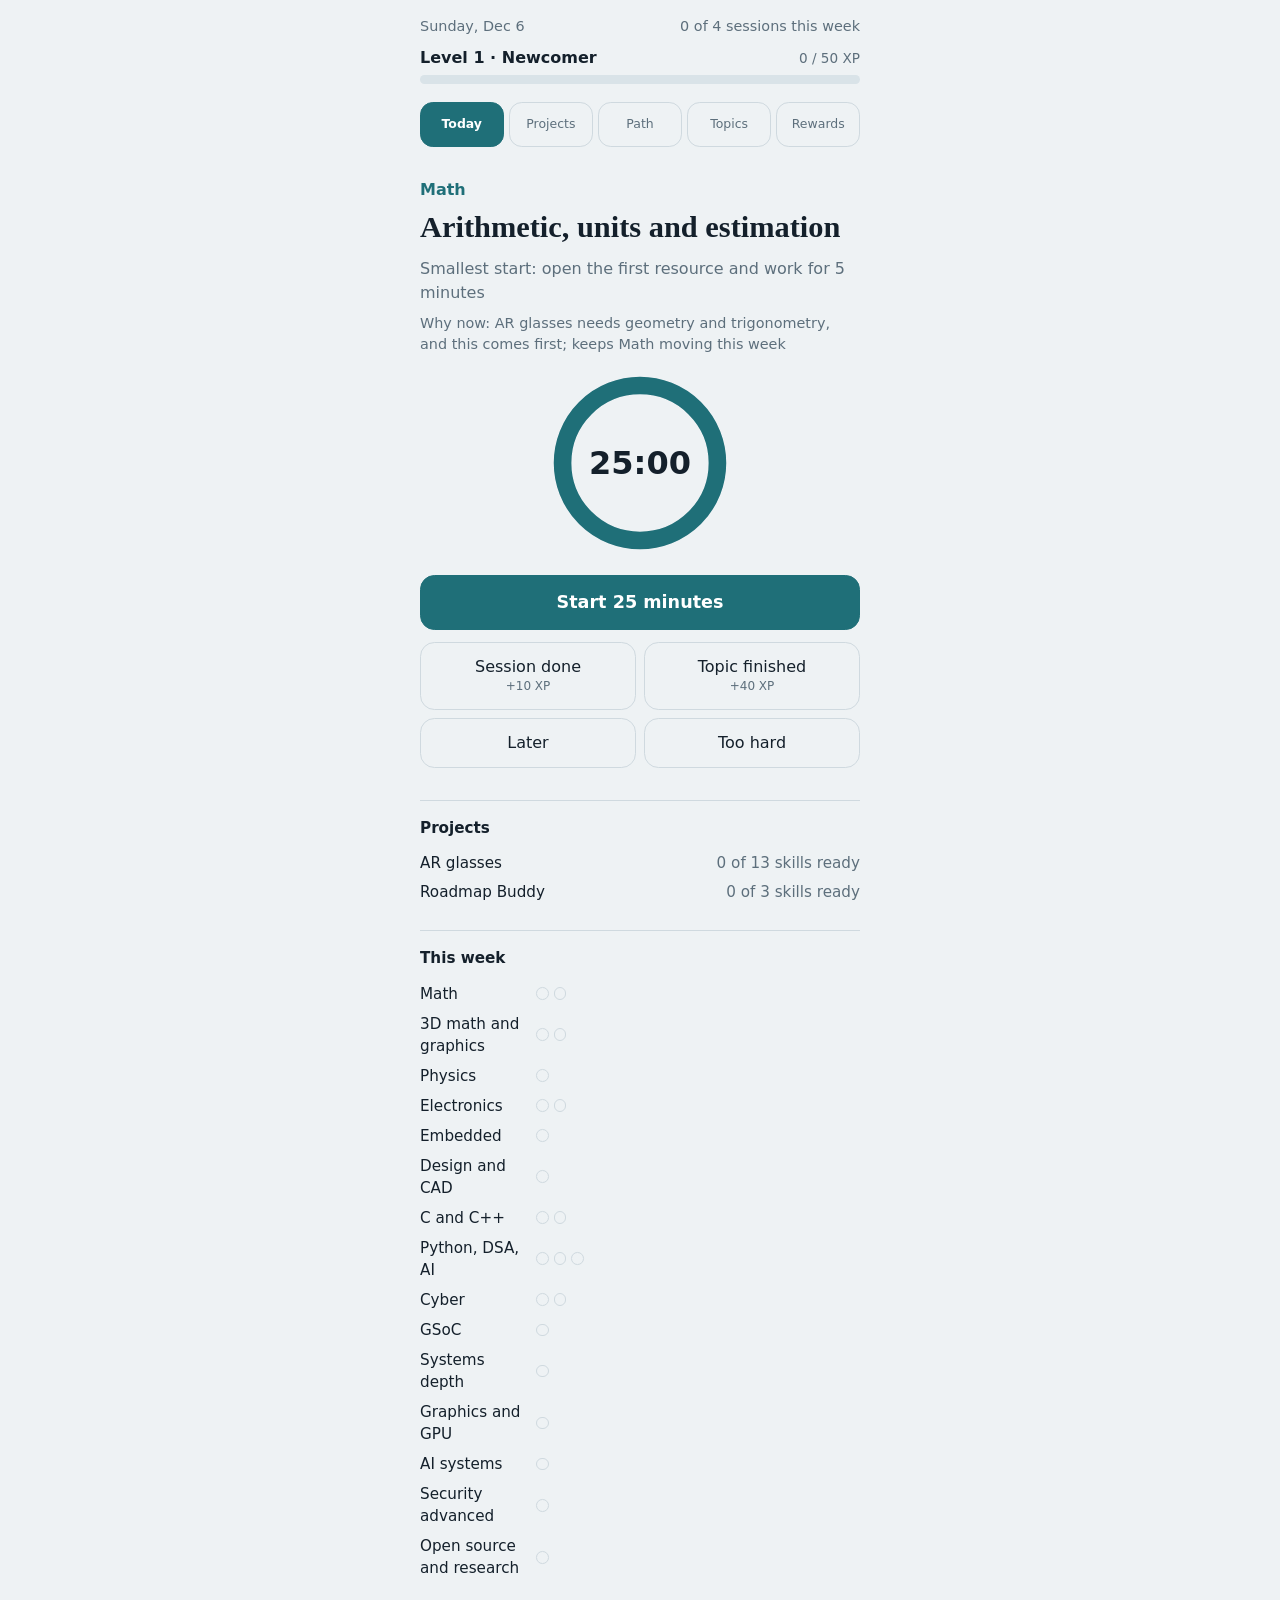
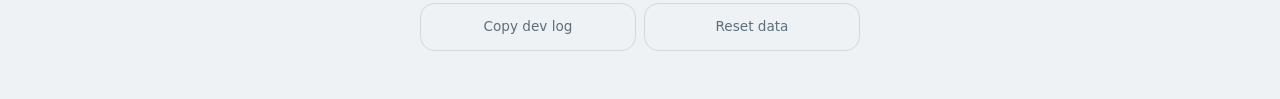
==== index.html @ e857c6bd "V2" ====
<!doctype html>
<html lang="en">
<head>
<meta charset="utf-8">
<meta name="viewport" content="width=device-width, initial-scale=1, viewport-fit=cover">
<meta name="theme-color" content="#101a22">
<link rel="manifest" href="manifest.json">
<link rel="icon" href="icon.svg">
<title>Roadmap Buddy</title>
<style>
:root{--bg:#eef2f4;--ink:#14202b;--mute:#5d6f7c;--line:#cfd9df;--accent:#1f6f78;--accent-ink:#fff;--track:#d9e3e8;--card:#f8fafb;color-scheme:light}
@media (prefers-color-scheme:dark){:root:not([data-theme="light"]){--bg:#101a22;--ink:#e6edf1;--mute:#8fa2b0;--line:#2a3b49;--accent:#7cc4cc;--accent-ink:#0b1318;--track:#223240;--card:#15212b;color-scheme:dark}}
*{box-sizing:border-box}
[hidden]{display:none!important}
html,body{height:100%;margin:0}
body{background:var(--bg);color:var(--ink);font:16px/1.45 system-ui,-apple-system,"Segoe UI",Roboto,sans-serif;padding:env(safe-area-inset-top,0) 0 env(safe-area-inset-bottom,0)}
main{max-width:30rem;margin:0 auto;padding:1rem 1.25rem 2rem;display:flex;flex-direction:column;min-height:100%}
.top{display:flex;justify-content:space-between;align-items:baseline;color:var(--mute);font-size:.9rem}
.muted{color:var(--mute)}
.bar{height:.55rem;border-radius:1rem;background:var(--track);overflow:hidden}
.bar i{display:block;height:100%;background:var(--accent);border-radius:1rem;transition:width .6s ease}
.hud{margin:.6rem 0 .2rem}
.hl{display:flex;justify-content:space-between;align-items:baseline;margin-bottom:.35rem}
.hl b{font-weight:650}
.hl span{color:var(--mute);font-size:.85rem;font-variant-numeric:tabular-nums}
.tabs{display:grid;grid-template-columns:repeat(5,1fr);gap:.35rem;margin:.9rem 0 .4rem}
.tabs button{min-height:2.75rem;font-size:.78rem;padding:.8rem .2rem;border-radius:.8rem;color:var(--mute)}
.tabs button[aria-selected="true"]{background:var(--accent);color:var(--accent-ink);border-color:var(--accent);font-weight:600}
#v-today{flex:1;display:flex;flex-direction:column}
.focus{flex:1;display:flex;flex-direction:column;justify-content:center;padding:1.5rem 0}
.track{color:var(--accent);font-weight:600;margin:0 0 .5rem}
h1{font:600 1.9rem/1.2 Georgia,"Iowan Old Style","Times New Roman",serif;margin:0 0 .75rem}
h2{font-size:.95rem;font-weight:600;margin:0 0 .6rem}
.hint{color:var(--mute);margin:0 0 1.5rem}
.ring{position:relative;width:11rem;height:11rem;margin:0 auto 1.5rem}
.ring svg{width:100%;height:100%;transform:rotate(-90deg)}
.ring circle{fill:none;stroke-width:10}
.ring .bg{stroke:var(--track)}
.ring .fg{stroke:var(--accent);stroke-linecap:round;transition:stroke-dashoffset 1s linear}
.ring .t{position:absolute;inset:0;display:grid;place-items:center;font:600 2rem system-ui,sans-serif;font-variant-numeric:tabular-nums}
button{font:inherit;color:var(--ink);background:transparent;border:1.5px solid var(--line);border-radius:.9rem;padding:.8rem 1rem;min-height:3rem;cursor:pointer}
button:focus-visible,summary:focus-visible{outline:3px solid var(--accent);outline-offset:2px}
button.main{background:var(--accent);color:var(--accent-ink);border-color:var(--accent);font-weight:600;width:100%;font-size:1.1rem;min-height:3.4rem}
button small{display:block;font-size:.75rem;color:var(--mute)}
.row{display:grid;grid-template-columns:1fr 1fr;gap:.5rem;margin-top:.75rem}
.why{color:var(--mute);font-size:.9rem;margin:-.9rem 0 1.25rem}
.proj,.week{border-top:1px solid var(--line);padding:1rem 0;margin-top:.5rem}
.p-row{display:flex;justify-content:space-between;gap:1rem;padding:.2rem 0;font-size:.95rem}
.p-row span:last-child{color:var(--mute)}
.t-row{display:flex;align-items:center;gap:.75rem;padding:.25rem 0}
.t-row .n{width:6.5rem;font-size:.95rem}
.dots{display:flex;gap:.3rem}
.dot{width:.8rem;height:.8rem;border-radius:50%;border:1.5px solid var(--line)}
.dot.on{background:var(--accent);border-color:var(--accent)}
.foot{display:flex;gap:.5rem;margin-top:1.25rem}
.foot button{flex:1;font-size:.85rem;min-height:2.5rem;color:var(--mute)}
.msg{color:var(--mute);text-align:center;padding:1rem}
/* roadmap */
.jour{background:var(--card);border:1px solid var(--line);border-radius:1rem;padding:1rem;margin:.4rem 0 .8rem}
.jour p{margin:.1rem 0 .6rem}
details.lad{border:1px solid var(--line);border-radius:1rem;margin:.5rem 0;background:var(--card)}
details.lad summary{list-style:none;cursor:pointer;padding:.8rem 1rem;display:grid;grid-template-columns:1fr auto;gap:.3rem .75rem;align-items:center;min-height:3rem}
details.lad summary::-webkit-details-marker{display:none}
details.lad summary .bar{grid-column:1/3}
.ln{font-weight:600}
.lc{color:var(--mute);font-size:.85rem;font-variant-numeric:tabular-nums}
.tp{display:grid;grid-template-columns:1.4rem 1fr;gap:.2rem .5rem;padding:.65rem 1rem;border-top:1px solid var(--line)}
.tp .ic{color:var(--mute);text-align:center}
.tp.done .ic,.tp.ready .ic{color:var(--accent);font-weight:700}
.tp.done .tt{color:var(--mute);text-decoration:line-through}
.tp.locked{opacity:.75}
.tt{font-size:.95rem}
.sub{font-size:.8rem;color:var(--mute)}
.acts{display:flex;gap:.4rem;margin-top:.4rem}
.mini{min-height:2.75rem;padding:.3rem .8rem;font-size:.85rem;border-radius:.7rem}
.mini.go{background:var(--accent);color:var(--accent-ink);border-color:var(--accent);font-weight:600}
/* rewards */
.card{background:var(--card);border:1px solid var(--line);border-radius:1rem;padding:1rem;margin:.5rem 0}
.big{font:600 2.2rem/1.1 Georgia,"Times New Roman",serif}
.stats{display:grid;grid-template-columns:repeat(3,1fr);gap:.5rem;text-align:center}
.stats b{display:block;font-size:1.4rem;font-variant-numeric:tabular-nums}
.stats span{font-size:.8rem;color:var(--mute)}
.badges{list-style:none;margin:0;padding:0;display:grid;grid-template-columns:1fr 1fr;gap:.5rem}
.badges li{border:1.5px solid var(--line);border-radius:.9rem;padding:.7rem .8rem;font-size:.9rem;background:var(--card)}
.badges li b{display:block;font-size:.92rem}
.badges li span{color:var(--mute);font-size:.78rem}
.badges li.on{border-color:var(--accent)}
.badges li.on b::before{content:"\2713  ";color:var(--accent)}
.badges li.off{opacity:.65}
#toast{position:fixed;left:50%;bottom:calc(1rem + env(safe-area-inset-bottom,0px));transform:translate(-50%,2rem);max-width:min(26rem,92vw);background:var(--ink);color:var(--bg);padding:.8rem 1.1rem;border-radius:.9rem;font-size:.92rem;opacity:0;pointer-events:none;transition:opacity .3s,transform .3s;text-align:center}
#toast.show{opacity:1;transform:translate(-50%,0)}
/* path */
:root{--c-sys:#2a6db5;--c-gfx:#a86a00;--c-sec:#b83a2c;--c-ai:#8a3fa8}
@media (prefers-color-scheme:dark){:root:not([data-theme="light"]){--c-sys:#86b8ea;--c-gfx:#e6b95f;--c-sec:#f2958a;--c-ai:#cfa3e6}}
.chip{display:inline-block;font-size:.72rem;font-weight:600;padding:.05rem .45rem;border-radius:.6rem;border:1px solid currentColor;margin-right:.4rem;vertical-align:1px}
.c-sys{color:var(--c-sys)}.c-gfx{color:var(--c-gfx)}.c-sec{color:var(--c-sec)}.c-ai{color:var(--c-ai)}
.tracks{display:grid;grid-template-columns:1fr 1fr;gap:.5rem;margin:.5rem 0}
.tk{border:1px solid var(--line);border-left-width:4px;border-radius:.9rem;padding:.65rem .75rem;background:var(--card);display:flex;flex-direction:column;gap:.25rem}
.tk b{font-size:.95rem}
.tk span{font-size:.78rem}
.t-sys{border-left-color:var(--c-sys)}.t-gfx{border-left-color:var(--c-gfx)}.t-sec{border-left-color:var(--c-sec)}.t-ai{border-left-color:var(--c-ai)}
.core{text-align:center;font-weight:600;border:1.5px dashed var(--accent);border-radius:.9rem;padding:.7rem;margin:.1rem 0 .9rem;font-size:.92rem}
.stb{margin:.1rem 1rem .6rem;font-size:.88rem}
.sec-h{font-size:.72rem;letter-spacing:.06em;text-transform:uppercase;color:var(--mute);padding:.6rem 1rem .2rem;border-top:1px solid var(--line)}
.tp.ms .ic{color:var(--mute)}
.tp.ms.done .ic{color:var(--accent);font-weight:700}
.cal .p-row{padding:.5rem 1rem;border-top:1px solid var(--line)}
.note{font-size:.82rem;margin:.5rem .2rem}
.card{border:1.5px solid var(--line);border-radius:1rem;padding:1rem;margin:.75rem 0}
.card h3{margin:0 0 .3rem;font-size:1.05rem}
.sub{color:var(--mute);font-size:.9rem;margin:.2rem 0}
.prow{display:flex;flex-wrap:wrap;gap:.5rem;margin-top:.75rem}
.prow button{flex:1;min-width:5.5rem;min-height:2.6rem;font-size:.9rem}
.pills{display:flex;flex-wrap:wrap;gap:.4rem;margin:.4rem 0}
.pill{min-height:2.2rem;padding:.3rem .7rem;font-size:.85rem;border-radius:999px}
.pill.on{background:var(--accent);color:var(--accent-ink);border-color:var(--accent)}
#v-projects label{display:block;margin:.6rem 0;font-size:.9rem;color:var(--mute)}
#v-projects input,#v-projects select,#v-projects textarea{display:block;width:100%;font:inherit;color:var(--ink);background:transparent;border:1.5px solid var(--line);border-radius:.7rem;padding:.6rem .7rem;margin-top:.25rem}
#v-projects button.main{margin-top:.75rem}
@media (prefers-reduced-motion:reduce){.ring .fg,.bar i,#toast{transition:none}}
</style>
</head>
<body>
<main>
  <div class="top"><span id="date"></span><span id="count"></span></div>
  <section class="hud" aria-label="Level and XP">
    <div class="hl"><b id="lv"></b><span id="xp"></span></div>
    <div class="bar"><i id="xpb" style="width:0"></i></div>
  </section>
  <nav class="tabs" role="tablist" aria-label="Views">
    <button role="tab" data-v="today" aria-selected="true">Today</button>
    <button role="tab" data-v="projects" aria-selected="false">Projects</button>
    <button role="tab" data-v="path" aria-selected="false">Path</button>
    <button role="tab" data-v="roadmap" aria-selected="false">Topics</button>
    <button role="tab" data-v="rewards" aria-selected="false">Rewards</button>
  </nav>

  <div id="v-today" role="tabpanel">
    <section class="focus" id="focus" aria-live="polite"></section>
    <section class="proj"><h2>Projects</h2><div id="proj"></div></section>
    <section class="week"><h2>This week</h2><div id="week"></div>
      <div class="foot"><button id="copy">Copy dev log</button><button id="reset">Reset data</button></div>
    </section>
  </div>
  <div id="v-projects" role="tabpanel" hidden></div>
  <div id="v-path" role="tabpanel" hidden></div>
  <div id="v-roadmap" role="tabpanel" hidden></div>
  <div id="v-rewards" role="tabpanel" hidden></div>
</main>
<div id="toast" role="status" aria-live="polite"></div>
<script>
const KEY='buddy.v2', DAY=864e5, FILES=['skills.json','projects.json','events.json'];
const GOAL=4;                                   // sessions per week that count as a goal week
const XP={session:10,tiny:5,topic:40};
const TITLES=['Newcomer','Apprentice','Builder','Maker','Engineer','Architect','Master'];
let D=null, P=null, S=load(), cur=null, timer=null, idx={}, msIdx={}, view='today', openL=new Set(), openS=null, toastT=null;

function blank(){return{done:{},later:{},last:{},log:[],pin:null,badges:{},lvl:1,ms:{},projects:[],focus:null}}
function load(){try{return Object.assign(blank(),JSON.parse(localStorage.getItem(KEY)||'{}'))}catch(e){return blank()}}
function save(){try{localStorage.setItem(KEY,JSON.stringify(S))}catch(e){}}
const $=id=>document.getElementById(id);
function el(t,c,x){const e=document.createElement(t);if(c)e.className=c;if(x!=null)e.textContent=x;return e}
function bar(f){const b=el('div','bar'),i=el('i');i.style.width=Math.round(Math.max(0,Math.min(1,f))*100)+'%';b.append(i);return b}
const isDone=id=>!!S.done[id];
const ready=n=>(n.needs||[]).every(isDone);
function build(){idx={};for(const l of D.ladders)for(const n of l.nodes){n.lad=l;idx[n.id]=n}
  msIdx={};if(P)for(const m of P.milestones)msIdx[m.id]=m}

/* ---------- weeks ---------- */
function wkStart(ts){const d=new Date(ts);d.setHours(0,0,0,0);d.setDate(d.getDate()-(d.getDay()+6)%7);return d.getTime()}
const weekStart=()=>wkStart(Date.now());
function prevWeek(w){const d=new Date(w);d.setDate(d.getDate()-7);return d.getTime()}
function weekCount(lid){const w=weekStart();return S.log.filter(l=>l.lad===lid&&l.ts>=w).length}
function closure(id,seen=new Set()){if(seen.has(id)||!idx[id])return seen;seen.add(id);(idx[id].needs||[]).forEach(p=>closure(p,seen));return seen}
function firstOpen(lad){return lad.nodes.find(n=>!isDone(n.id)&&ready(n)&&!(S.later[n.id]>Date.now()))}

/* ---------- gamification (all derived from the log, nothing extra to lose) ---------- */
function stats(){
  let xp=0,tiny=0,topics=0;const lads=new Set(),weeks={};
  for(const l of S.log){
    xp+=l.k==='topic'?XP.topic:l.k==='tiny'?XP.tiny:XP.session;
    if(l.k==='topic')topics++;
    if(l.k==='tiny')tiny++;
    lads.add(l.lad);
    const w=wkStart(l.ts);weeks[w]=(weeks[w]||0)+1;
  }
  let msDone=0;for(const id in S.ms){if(msIdx[id]){xp+=msIdx[id].xp;msDone++}}   // milestone XP is derived too
  const lvl=Math.floor(Math.sqrt(xp/50))+1, base=50*(lvl-1)**2, next=50*lvl**2;
  let w=weekStart(),streak=0;
  if((weeks[w]||0)>=GOAL)streak=1;           // this week counts once reached; missing it so far breaks nothing
  w=prevWeek(w);
  while((weeks[w]||0)>=GOAL){streak++;w=prevWeek(w)}
  return{xp,lvl,base,next,frac:(xp-base)/(next-base),sess:S.log.length,tiny,topics,msDone,ladsUsed:lads.size,
    goalWeeks:Object.values(weeks).filter(v=>v>=GOAL).length,streak,thisWeek:weeks[weekStart()]||0};
}
const title=l=>TITLES[Math.min(l-1,TITLES.length-1)];
function allBadges(){
  const B=[
    {id:'first',n:'First step',d:'Log your first session',f:s=>s.sess>=1},
    {id:'tiny',n:'Small start counts',d:'Finish a 5-minute tiny step',f:s=>s.tiny>=1},
    {id:'s10',n:'Ten sessions',d:'Log 10 sessions',f:s=>s.sess>=10},
    {id:'s50',n:'Fifty sessions',d:'Log 50 sessions',f:s=>s.sess>=50},
    {id:'t1',n:'Topic cleared',d:'Finish a topic',f:s=>s.topics>=1},
    {id:'t10',n:'Ten topics',d:'Finish 10 topics',f:s=>s.topics>=10},
    {id:'t25',n:'Twenty-five topics',d:'Finish 25 topics',f:s=>s.topics>=25},
    {id:'wk1',n:'Goal week',d:'Log '+GOAL+' sessions in one week',f:s=>s.goalWeeks>=1},
    {id:'wk4',n:'Four in a row',d:'Hit the weekly goal 4 weeks running',f:s=>s.streak>=4},
    {id:'explore',n:'Explorer',d:'Log sessions in 5 different ladders',f:s=>s.ladsUsed>=5}
  ];
  for(const l of D.ladders)B.push({id:'mast-'+l.id,n:l.name+' mastered',d:'Finish every topic in '+l.name,f:()=>l.nodes.every(n=>isDone(n.id))});
  if(P){
    B.push({id:'ms1',n:'First milestone',d:'Claim a milestone on the Path',f:s=>s.msDone>=1});
    B.push({id:'ms10',n:'Ten milestones',d:'Claim 10 milestones',f:s=>s.msDone>=10});
    B.push({id:'conv',n:'Converger',d:'Finish a quest in all four tracks',f:()=>P.tracks.every(t=>P.stages.some(s=>s.topics.some(x=>x.tr===t.id&&isDone(x.id))))});
    for(const s of P.stages)B.push({id:'stage-'+s.id,n:s.name+' cleared',d:'Finish every quest in '+s.name,f:()=>s.topics.every(t=>isDone(t.id))});
    for(const m of P.milestones)if(m.boss){const sg=P.stages.find(x=>x.id===m.stage);B.push({id:'boss-'+m.id,n:'Boss beaten: '+(sg?sg.name:m.stage),d:m.t.replace(/^Boss: /,''),f:()=>!!S.ms[m.id]})}
  }
  return B;
}
// Awards new badges and level-ups. silent=true on first load so old progress does not pop toasts.
function check(silent){
  const st=stats(),msgs=[];let changed=false;
  const fresh=allBadges().filter(b=>b.f(st)&&!S.badges[b.id]);
  for(const b of fresh){S.badges[b.id]=Date.now();changed=true}
  if(st.lvl>S.lvl){if(!silent)msgs.push('Level up! Level '+st.lvl+', '+title(st.lvl));S.lvl=st.lvl;changed=true}
  if(!silent&&fresh.length)msgs.push('Badge: '+fresh.map(b=>b.n).join(', '));
  if(changed)save();
  if(msgs.length)toast(msgs.join('  ·  '));
}
function toast(m){const t=$('toast');t.textContent=m;t.classList.add('show');clearTimeout(toastT);toastT=setTimeout(()=>t.classList.remove('show'),4000)}

/* ---------- planner ---------- */
// Sums three pressures per task: project need, event deadline, ladder floor (nothing starves).
function pick(){
  const now=Date.now(), sc={}, why={};
  if(S.pin&&idx[S.pin]&&!isDone(S.pin)&&ready(idx[S.pin])){const n=idx[S.pin];return{n,lad:n.lad,why:'You chose this from the roadmap'}}
  const add=(id,s,w)=>{sc[id]=(sc[id]||0)+s;(why[id]=why[id]||[]).push([s,w])};
  const fp=focusP();
  for(const p of D.projects){
    if(p.status==='paused')continue;
    const f=fp?(fp.id===p.id?1:.25):1, best={};
    p.needs.forEach((nid,i)=>{
      if(isDone(nid))return;
      const base=p.priority*p.priority*Math.max(10-i,2);
      for(const c of closure(nid)){
        if(isDone(c)||!ready(idx[c]))continue;
        const s=c===nid?base:base*.9;
        if(!best[c]||best[c].s<s)best[c]={s,w:c===nid?p.name+' needs this':p.name+' needs '+short(idx[nid]).toLowerCase()+', and this comes first'};
      }
    });
    for(const c in best)add(c,best[c].s*f,best[c].w);
  }
  for(const p of S.projects){   // tasks of projects made in the app
    if(p.status==='paused')continue;
    const f=fp?(fp.id===p.id?1:.25):1, t=ptNodes(p).find(n=>!isDone(n.id)&&!(S.later[n.id]>now));
    if(!t)continue;
    const dl=daysTo(p.deadline);
    add(t.id,p.priority*p.priority*12*f+(dl!=null?Math.max(0,20-dl)*.5*f:0),p.name+(fp&&fp.id===p.id?' is your focus project':' is one of your projects')+(dl!=null?(dl>=0?', due in '+dl+' days':', past its date'):''));
  }
  for(const e of D.events){
    if(!e.date)continue;
    const days=Math.max((new Date(e.date)-now)/DAY,3);
    if(days>180)continue;
    const u=e.weight*300/days;
    for(const t of e.prep){
      const ids=idx[t]?[t]:[(D.ladders.find(l=>l.id===t)||{nodes:[]}).nodes.find(n=>!isDone(n.id)&&ready(n))?.id].filter(Boolean);
      for(const nid of ids)for(const c of closure(nid))if(!isDone(c)&&ready(idx[c]))add(c,u,e.name+' in '+Math.round(days)+' days');
    }
  }
  for(const l of D.ladders){
    const n=firstOpen(l);if(!n)continue;
    const gap=Math.max(0,(l.floor-weekCount(l.id))/l.floor);
    const idle=Math.min((now-(S.last[l.id]||0))/DAY,7);
    add(n.id,gap*6+idle*.4,'keeps '+l.name+' moving this week');
  }
  let best=null;
  for(const id in sc){
    if(S.later[id]>now)continue;
    if(!best||sc[id]>best.s)best={id,s:sc[id]};
  }
  if(!best)return null;
  const n=idx[best.id]||PT[best.id], reasons=why[best.id].sort((a,b)=>b[0]-a[0]).slice(0,2).map(r=>r[1]);
  return {n,lad:n.lad,why:reasons.join('; ')};
}

/* ---------- rendering ---------- */
function renderHud(){
  const st=stats();
  $('date').textContent=new Date().toLocaleDateString(undefined,{weekday:'long',day:'numeric',month:'short'});
  $('count').textContent=st.thisWeek+' of '+GOAL+' sessions this week';
  $('lv').textContent='Level '+st.lvl+' · '+title(st.lvl);
  $('xp').textContent=(st.xp-st.base)+' / '+(st.next-st.base)+' XP';
  $('xpb').style.width=Math.round(st.frac*100)+'%';
}
function render(){
  const f=$('focus');f.textContent='';
  cur=pick();
  if(!cur){f.innerHTML='<p class="msg">Nothing is ready. Everything is done or snoozed. Add skills in skills.json.</p>'}
  else{
    const {n,lad}=cur, mins=n.min||25;
    f.innerHTML=`<p class="track"></p><h1></h1><p class="hint"></p><p class="why"></p>
    <div class="ring"><svg viewBox="0 0 100 100"><circle class="bg" cx="50" cy="50" r="44"/><circle class="fg" id="fg" cx="50" cy="50" r="44" stroke-dasharray="276.46" stroke-dashoffset="0"/></svg><div class="t" id="clock"></div></div>
    <button class="main" id="go">Start ${mins} minutes</button>
    <div class="row"><button id="ok">Session done<small>+${XP.session} XP</small></button><button id="fin">Topic finished<small>+${XP.topic} XP</small></button><button id="later">Later</button><button id="hard">Too hard</button></div>`;
    f.querySelector('.track').textContent=lad.name+(n.pt?' · project task':lad.sample?' (sample tasks)':'');
    f.querySelector('h1').textContent=n.t;
    f.querySelector('.hint').textContent='Smallest start: '+(n.tiny||'open the first resource and work for 5 minutes');
    f.querySelector('.why').textContent='Why now: '+cur.why;
    setClock(mins*60,mins*60);
    if(n.pt)$('fin').firstChild.textContent='Task finished';
    $('go').onclick=()=>startTimer(mins*60);
    $('ok').onclick=()=>finish('session');
    $('fin').onclick=()=>finish('topic');
    $('later').onclick=()=>{S.later[n.id]=Date.now()+DAY;if(S.pin===n.id)S.pin=null;save();stop();render()};
    $('hard').onclick=()=>{stop();$('go').textContent='Start 5 minutes';$('go').onclick=()=>startTimer(300);setClock(300,300);
      $('ok').textContent='Tiny step done · +'+XP.tiny+' XP';$('ok').onclick=()=>finish('tiny');$('fin').style.display='none'};
  }
  const pj=$('proj');pj.textContent='';
  for(const p of allProjects()){
    const own=!p.file,d=own?(p.tasks||[]).filter(t=>isDone('pt:'+p.id+':'+t.id)).length:p.needs.filter(isDone).length,tot=own?(p.tasks||[]).length:p.needs.length,r=el('div','p-row');
    r.append(el('span',null,p.name+(S.focus===p.id?' ★':'')+(p.status==='paused'?' (paused)':'')),el('span',null,d+' of '+tot+(own?' tasks done':' skills ready')));
    pj.appendChild(r);
  }
  const wk=$('week');wk.textContent='';
  for(const l of D.ladders){
    const c=weekCount(l.id),r=el('div','t-row');
    r.append(el('span','n',l.name));
    const d=el('span','dots');
    for(let i=0;i<l.floor;i++)d.appendChild(el('span','dot'+(i<c?' on':'')));
    r.append(d);wk.appendChild(r);
  }
}
function short(n){const a=n.t.split(':')[0];if(!/^(Stage|Phase) \d+/.test(a))return a;const b=(n.t.split(':')[1]||a).trim();return b.length>42?b.slice(0,40)+'…':b}
function trChip(id){const t=P&&P.tracks.find(x=>x.id===id);return el('span','chip c-'+id,t?t.name:id)}
function topicRow(n,o){
  o=o||{};
  const st=isDone(n.id)?'done':ready(n)?'ready':'locked';
  const r=el('div','tp '+st);
  r.append(el('span','ic',st==='done'?'✓':st==='ready'?'●':'○'));
  const b=el('div','tb');
  b.append(el('div','tt',n.t));
  const unmet=(n.needs||[]).filter(x=>!isDone(x)).map(x=>idx[x]?short(idx[x]):x);
  const sub=el('div','sub');
  if(o.tr)sub.append(trChip(o.tr));
  sub.append(document.createTextNode(st==='locked'?'Needs: '+unmet.join(', '):(n.min||25)+' min'+(st==='done'?' · done':'')));
  b.append(sub);
  if(o.res)b.append(el('div','sub','Study: '+o.res));
  if(st==='ready'){
    const a=el('div','acts');
    const go=el('button','mini go','Do now');go.onclick=()=>{S.pin=n.id;save();setView('today');render()};
    const dn=el('button','mini','Mark done');dn.setAttribute('aria-label','Mark '+n.t+' as already done');
    dn.onclick=()=>{S.done[n.id]=Date.now();if(S.pin===n.id)S.pin=null;save();check(true);renderAll()};
    a.append(go,dn);b.append(a);
  }else if(st==='done'){
    const a=el('div','acts'),u=el('button','mini','Undo');u.setAttribute('aria-label','Mark '+n.t+' as not done');
    u.onclick=()=>{delete S.done[n.id];save();renderAll()};a.append(u);b.append(a);
  }
  r.append(b);return r;
}
function renderRoadmap(){
  const root=$('v-roadmap');root.textContent='';
  const all=D.ladders.flatMap(l=>l.nodes), d=all.filter(n=>isDone(n.id)).length;
  const j=el('div','jour');
  j.append(el('h2',null,'The whole journey'),
    el('p','muted',d+' of '+all.length+' topics done · '+Math.round(100*d/all.length)+'%  ·  '+D.ladders.length+' ladders, no deadlines, just order'),
    bar(d/all.length));
  root.append(j);
  for(const l of D.ladders){
    const nd=l.nodes.filter(n=>isDone(n.id)).length;
    const det=el('details','lad');det.open=openL.has(l.id);
    det.addEventListener('toggle',()=>{det.open?openL.add(l.id):openL.delete(l.id)});
    const sm=el('summary');sm.append(el('span','ln',l.name),el('span','lc',nd+' / '+l.nodes.length),bar(nd/l.nodes.length));
    det.append(sm);
    for(const n of l.nodes)det.append(topicRow(n));
    root.append(det);
  }
}
/* ---------- path: the whole six-stage picture, no years ---------- */
function stageStats(s){
  const q=s.topics.length,qd=s.topics.filter(t=>isDone(t.id)).length;
  const ms=P.milestones.filter(m=>m.stage===s.id),md=ms.filter(m=>S.ms[m.id]).length;
  return{q,qd,ms,md,all:(qd+md)/Math.max(1,q+ms.length),need:Math.ceil(P.bossUnlock*q-1e-9)-qd};
}
function msRow(m,x){
  const on=!!S.ms[m.id],locked=!!m.boss&&!on&&x.need>0;
  const r=el('div','tp ms '+(on?'done':locked?'locked':'ready'));
  r.append(el('span','ic',on?'★':locked?'○':'☆'));
  const b=el('div','tb');
  b.append(el('div','tt',m.t));
  b.append(el('div','sub',(m.boss?'Boss':'Milestone')+' · '+m.xp+' XP'+(m.note?' · '+m.note:'')+(locked?' · unlocks after '+x.need+' more quest'+(x.need===1?'':'s')+' in this phase':'')));
  if(!locked){
    const a=el('div','acts'),bt=el('button','mini'+(on?'':' go'),on?'Undo':'Claim +'+m.xp+' XP');
    bt.setAttribute('aria-label',(on?'Unclaim: ':'Claim: ')+m.t);
    bt.onclick=()=>on?unclaim(m):claim(m);
    a.append(bt);b.append(a);
  }
  r.append(b);return r;
}
function claim(m){
  S.ms[m.id]=Date.now();save();
  const before=Object.keys(S.badges).length,lv0=S.lvl;
  check(false);
  if(Object.keys(S.badges).length===before&&S.lvl===lv0)toast('+'+m.xp+' XP · '+(m.boss?'Boss beaten':'Milestone claimed'));
  renderAll();
}
function unclaim(m){delete S.ms[m.id];save();renderAll()}
function renderPath(){
  const root=$('v-path');root.textContent='';
  if(!P){root.append(el('p','msg','Path data is missing. Check that path.json is in the repo.'));return}
  const ss=P.stages.map(s=>({s,x:stageStats(s)}));
  const q=ss.reduce((a,o)=>a+o.x.q,0),qd=ss.reduce((a,o)=>a+o.x.qd,0),m=P.milestones.length,md=ss.reduce((a,o)=>a+o.x.md,0);
  const h=el('div','jour');
  h.append(el('h2',null,P.title),el('p','muted',P.blurb),
    el('p','muted',qd+' of '+q+' quests · '+md+' of '+m+' milestones · '+Math.round(100*(qd+md)/(q+m))+'%'),bar((qd+md)/(q+m)));
  root.append(h);
  const tg=el('div','tracks');
  for(const t of P.tracks){
    const tops=P.stages.flatMap(s=>s.topics).filter(x=>x.tr===t.id),d=tops.filter(x=>isDone(x.id)).length;
    const c=el('div','tk t-'+t.id);
    c.append(el('b',null,t.name),el('span','muted',t.desc),el('span','lc',d+' / '+tops.length+' quests'),bar(tops.length?d/tops.length:0));
    tg.append(c);
  }
  root.append(tg,el('div','core','All four tracks feed one core: '+P.core));
  if(openS===null){
    const c=ss.find(o=>o.x.qd<o.x.q||o.x.md<o.x.ms.length)||ss[ss.length-1];
    openS=new Set([c.s.id]);
  }
  ss.forEach(({s,x},i)=>{
    const det=el('details','lad');det.open=openS.has(s.id);
    det.addEventListener('toggle',()=>{det.open?openS.add(s.id):openS.delete(s.id)});
    const sm=el('summary');
    sm.append(el('span','ln','Phase '+(i+1)+' · '+s.name),el('span','lc',x.qd+'/'+x.q+' quests · '+x.md+'/'+x.ms.length+' milestones'),bar(x.all));
    det.append(sm,el('p','muted stb',s.blurb),el('div','sec-h','Quests'));
    for(const t of s.topics){const n=idx[t.id];if(n)det.append(topicRow(n,t))}
    det.append(el('div','sec-h','Milestones'));
    for(const mm of x.ms)det.append(msRow(mm,x));
    root.append(det);
  });
  if(P.calendar&&P.calendar.length){
    const d=el('details','lad cal'),sm=el('summary');
    sm.append(el('span','ln','Season calendar'),el('span','lc','check each event site'));
    d.append(sm);
    for(const c of P.calendar){const r=el('div','p-row');r.append(el('span',null,c.m),el('span',null,c.t));d.append(r)}
    root.append(d);
  }
  root.append(el('p','muted note','A locked quest shows what it needs. The Topics tab lists every prerequisite. Bosses unlock at '+Math.round(P.bossUnlock*100)+'% of a phase.'));
}
function renderRewards(){
  const root=$('v-rewards');root.textContent='';
  const st=stats();
  const lv=el('div','card');
  lv.append(el('p','muted','Level'),el('div','big',String(st.lvl)),el('p',null,title(st.lvl)),bar(st.frac),
    el('p','muted',(st.next-st.xp)+' XP to level '+(st.lvl+1)+'. Session '+XP.session+' XP, tiny step '+XP.tiny+' XP, finished topic '+XP.topic+' XP.'));
  root.append(lv);
  const wk=el('div','card');
  wk.append(el('h2',null,'Weekly goal: '+GOAL+' sessions'));
  const dots=el('div','dots');for(let i=0;i<GOAL;i++)dots.append(el('span','dot'+(i<st.thisWeek?' on':'')));
  wk.append(dots,el('p','muted',st.streak?st.streak+' goal week'+(st.streak>1?'s':'')+' in a row. A slow week pauses the count; it never erases your XP or badges.':'Reach '+GOAL+' sessions this week to start a run. Missing a day costs nothing.'));
  root.append(wk);
  const sg=el('div','card stats');
  for(const [v,l] of [[st.xp,'XP'],[st.sess,'sessions'],[st.topics,'topics finished']]){const c=el('div');c.append(el('b',null,String(v)),el('span',null,l));sg.append(c)}
  root.append(sg);
  const bh=el('h2',null,'Badges');bh.style.margin='1rem 0 .5rem';root.append(bh);
  const ul=el('ul','badges');
  for(const b of allBadges()){
    const on=!!S.badges[b.id],li=el('li',on?'on':'off');
    li.append(el('b',null,b.n),el('span',null,b.d));ul.append(li);
  }
  root.append(ul);
}
/* ---------- projects made in the app (P1) ---------- */
const PT={}, TPL={
 web:['Define the scope and who it is for','Sketch the screens on paper','Build the first working version','Test it with one real person','Publish it and write a short post'],
 hardware:['Write the requirements and a parts list','Sketch the circuit or the design','Build a breadboard or CAD prototype','Test it and record measurements','Document it with photos and a README'],
 game:['Write the one-page idea','Build a playable core loop','Add one level or challenge','Playtest with a friend','Publish a build and a post'],
 security:['Pick the target or the event','Set up the lab and tools','Work through the main challenges','Write up what you learned','Publish the write-up'],
 research:['Write the question in one sentence','Read three key sources and take notes','Run the experiment or analysis','Write the first draft','Share it and ask for feedback'],
 other:['Write what done looks like','Break it into three steps','Do the first step','Review and adjust','Finish and show it']};
let pf=null;
function allProjects(){return D.projects.map(p=>Object.assign({status:'active'},p,{file:true})).concat(S.projects)}
function focusP(){return allProjects().find(p=>p.id===S.focus&&p.status!=='paused')||null}
function daysTo(d){if(!d)return null;const t=new Date();t.setHours(0,0,0,0);return Math.round((new Date(d+'T00:00:00')-t)/DAY)}
function ptNodes(p){return(p.tasks||[]).map(t=>{const id='pt:'+p.id+':'+t.id,n=PT[id]=PT[id]||{};return Object.assign(n,{id,t:t.t,min:t.min||25,needs:[],pt:p.id,tiny:'Open the project and work on this for 5 minutes',lad:{id:'proj',name:p.name,floor:0,nodes:[]}})})}
function openForm(p){pf=p?{id:p.id,name:p.name,goal:p.goal||'',done:p.done||'',deadline:p.deadline||'',priority:p.priority,type:p.type||'web',needs:(p.needs||[]).slice(),tasks:(p.tasks||[]).map(t=>t.t).join('\n')}:{id:null,name:'',goal:'',done:'',deadline:'',priority:2,type:'web',needs:[],tasks:''};renderProjects();window.scrollTo(0,0)}
function saveForm(){
  const f=pf;if(!f.name.trim()){toast('Give the project a name first');return}
  let p=S.projects.find(x=>x.id===f.id);
  if(!p){p={id:'u'+Date.now().toString(36),status:'active',tasks:[]};S.projects.push(p);if(!focusP())S.focus=p.id}
  const old=p.tasks||[],lines=f.tasks.split('\n').map(s=>s.trim()).filter(Boolean);
  Object.assign(p,{name:f.name.trim(),goal:f.goal.trim(),done:f.done.trim(),deadline:f.deadline||'',priority:+f.priority,type:f.type,needs:f.needs.slice()});
  p.tasks=lines.map((t,i)=>old.find(x=>x.t===t)||{id:'t'+Date.now().toString(36)+i,t});
  pf=null;save();renderAll();
}
function skillPicker(){
  const box=el('div'),sel=el('div','pills'),res=el('div','pills'),q=el('input');q.type='search';q.placeholder='Search topics, e.g. quaternion, I2C, pointers';
  const draw=()=>{
    sel.textContent='';res.textContent='';
    for(const id of pf.needs){const n=idx[id];if(!n)continue;const b=el('button','pill on',short(n)+' ×');b.type='button';b.onclick=()=>{pf.needs=pf.needs.filter(x=>x!==id);draw()};sel.append(b)}
    const s=q.value.trim().toLowerCase();if(s.length<2)return;let k=0;
    for(const l of D.ladders)for(const n of l.nodes){if(k>=8)break;if(pf.needs.includes(n.id)||!n.t.toLowerCase().includes(s))continue;const b=el('button','pill',short(n)+' · '+l.name);b.type='button';b.onclick=()=>{pf.needs.push(n.id);q.value='';draw()};res.append(b);k++}
  };
  q.oninput=draw;box.append(sel,q,res);draw();return box;
}
function projectForm(){
  const f=pf,w=el('div','card');
  const inp=(label,key,type,ph)=>{const l=el('label',null,label),i=el(type==='area'?'textarea':'input');if(type!=='area')i.type=type||'text';else i.rows=6;i.value=f[key];if(ph)i.placeholder=ph;i.oninput=()=>{f[key]=i.value};l.append(i);w.append(l);return i};
  w.append(el('h3',null,f.id?'Edit project':'New project'));
  inp('Name','name','text','e.g. AR glasses');inp('One-line goal','goal','text');inp('Done looks like (the proof)','done','text','e.g. a repo with a demo video');inp('Deadline (optional)','deadline','date');
  const pl=el('label',null,'Priority'),ps=el('select');for(const [v,t] of [[3,'3 · highest'],[2,'2 · normal'],[1,'1 · low']]){const o=el('option',null,t);o.value=v;ps.append(o)}ps.value=f.priority;ps.onchange=()=>{f.priority=+ps.value};pl.append(ps);w.append(pl);
  const tl=el('label',null,'Type'),ts=el('select');for(const k of Object.keys(TPL)){const o=el('option',null,k);o.value=k;ts.append(o)}ts.value=f.type;ts.onchange=()=>{f.type=ts.value};tl.append(ts);w.append(tl);
  const ta=inp('Tasks (one per line)','tasks','area');
  const gb=el('button',null,'Fill tasks from the type');gb.type='button';gb.onclick=()=>{f.tasks=TPL[f.type].join('\n');ta.value=f.tasks};w.append(gb);
  w.append(el('p','sub','Skills this project needs (optional). The planner pulls in whatever must come first.'),skillPicker());
  const row=el('div','prow'),sv=el('button','main','Save'),cn=el('button',null,'Cancel');sv.onclick=saveForm;cn.onclick=()=>{pf=null;renderProjects()};row.append(sv,cn);w.append(row);
  return w;
}
function exportP(){
  const j=JSON.stringify({buddy:'projects',v:1,focus:S.focus,projects:S.projects,done:Object.fromEntries(Object.entries(S.done).filter(([k])=>k.startsWith('pt:')))},null,1);
  try{navigator.clipboard.writeText(j)}catch(e){}
  const a=document.createElement('a');a.href=URL.createObjectURL(new Blob([j],{type:'application/json'}));a.download='buddy-projects.json';document.body.append(a);a.click();a.remove();toast('Exported to buddy-projects.json');
}
function importP(txt){
  try{const j=JSON.parse(txt);if(!Array.isArray(j.projects))throw 0;
    for(const p of j.projects){if(!p.id||!p.name)continue;const i=S.projects.findIndex(x=>x.id===p.id);if(i<0)S.projects.push(p);else S.projects[i]=p}
    Object.assign(S.done,j.done||{});if(j.focus&&!focusP())S.focus=j.focus;save();renderAll();toast('Imported '+j.projects.length+' projects');
  }catch(e){toast('That file is not a Buddy projects export')}
}
function renderProjects(){
  const v=$('v-projects');v.textContent='';
  const fp=focusP();
  v.append(el('p','hint',fp?'Focus: '+fp.name+'. Today follows it first; other projects wait.':'No focus project yet. Add one, or tap Focus on a project.'));
  if(pf){v.append(projectForm());return}
  for(const p of allProjects()){
    const own=!p.file,tasks=p.tasks||[],tot=own?tasks.length:p.needs.length,d=own?tasks.filter(t=>isDone('pt:'+p.id+':'+t.id)).length:p.needs.filter(isDone).length,dl=daysTo(p.deadline),card=el('div','card');
    card.append(el('h3',null,p.name+(S.focus===p.id?' ★':'')+(p.status==='paused'?' (paused)':'')));
    if(p.goal)card.append(el('p','sub',p.goal));
    if(p.done)card.append(el('p','sub','Done looks like: '+p.done));
    card.append(el('p','sub','Priority '+p.priority+(p.type?' · '+p.type:'')+(dl!=null?' · '+(dl>=0?'due in '+dl+' days':'past its date ('+p.deadline+')'):'')+' · '+d+' of '+tot+(own?' tasks':' skills')+' done'),bar(tot?d/tot:0));
    const row=el('div','prow'),fb=el('button',null,S.focus===p.id?'Unfocus':'Focus');fb.onclick=()=>{S.focus=S.focus===p.id?null:p.id;save();renderAll()};row.append(fb);
    if(own){
      const eb=el('button',null,'Edit'),pb=el('button',null,p.status==='paused'?'Resume':'Pause'),xb=el('button',null,'Delete');
      eb.onclick=()=>openForm(p);pb.onclick=()=>{p.status=p.status==='paused'?'active':'paused';save();renderAll()};
      xb.onclick=()=>{if(confirm('Delete '+p.name+'?')){S.projects=S.projects.filter(x=>x!==p);if(S.focus===p.id)S.focus=null;save();renderAll()}};
      row.append(eb,pb,xb);
    }
    card.append(row);v.append(card);
  }
  const add=el('button','main','Add a project');add.onclick=()=>openForm(null);v.append(add);
  const io=el('div','prow'),ex=el('button',null,'Export projects'),im=el('button',null,'Import projects'),fi=el('input');
  fi.type='file';fi.accept='application/json,.json';fi.hidden=true;ex.onclick=exportP;im.onclick=()=>fi.click();fi.onchange=()=>{const f=fi.files[0];if(f)f.text().then(importP)};
  io.append(ex,im,fi);v.append(io);
}

function renderAll(){renderHud();render();renderProjects();renderPath();renderRoadmap();renderRewards()}
function setView(v){
  view=v;
  for(const b of document.querySelectorAll('.tabs button'))b.setAttribute('aria-selected',String(b.dataset.v===v));
  for(const id of ['today','projects','path','roadmap','rewards'])$('v-'+id).hidden=id!==v;
  window.scrollTo(0,0);
}
function setClock(left,total){
  const m=Math.floor(left/60),s=left%60,c=$('clock');if(c)c.textContent=m+':'+String(s).padStart(2,'0');
  const fg=$('fg');if(fg)fg.style.strokeDashoffset=String(276.46*(1-left/total));
}
function startTimer(total){
  stop();let left=total;
  $('go').textContent='Stop timer';$('go').onclick=()=>{stop();render()};
  timer=setInterval(()=>{left--;setClock(left,total);
    if(left<=0){stop();try{navigator.vibrate&&navigator.vibrate([200,100,200])}catch(e){}
      $('go').textContent='Time is up. Log it below.';$('go').onclick=null}},1000);
}
function stop(){if(timer){clearInterval(timer);timer=null}}
function finish(kind){
  const {n,lad}=cur,ts=Date.now();
  S.log.push({id:n.id,lad:lad.id,title:n.t,ts,k:kind});
  S.last[lad.id]=ts;
  if(kind==='topic'){S.done[n.id]=ts;if(S.pin===n.id)S.pin=null}
  save();stop();
  const gain=kind==='topic'?XP.topic:kind==='tiny'?XP.tiny:XP.session;
  const before=Object.keys(S.badges).length,lv0=S.lvl;
  check(false);
  if(Object.keys(S.badges).length===before&&S.lvl===lv0)toast('+'+gain+' XP');
  renderAll();
}
for(const b of document.querySelectorAll('.tabs button'))b.onclick=()=>setView(b.dataset.v);
$('copy').onclick=async()=>{
  const lines=S.log.map(l=>'- '+new Date(l.ts).toISOString().slice(0,10)+' | '+l.lad+' | '+l.title+(l.k==='topic'?' (finished)':l.k==='tiny'?' (tiny step)':'')).join('\n');
  try{await navigator.clipboard.writeText(lines||'Nothing logged yet.');$('copy').textContent='Copied';setTimeout(()=>$('copy').textContent='Copy dev log',1500)}catch(e){prompt('Copy this:',lines)}
};
$('reset').onclick=()=>{if(confirm('Erase all progress on this device?')){S=blank();save();check(true);renderAll()}};
Promise.all(FILES.map(f=>fetch(f,{cache:'no-cache'}).then(r=>{if(!r.ok)throw new Error(f);return r.json()}))).then(([a,b,c])=>{
  D={ladders:a.ladders,projects:b.projects,events:c.events};
  return fetch('path.json',{cache:'no-cache'}).then(r=>r.ok?r.json():null).catch(()=>null).then(pj=>{P=pj;build();check(true);renderAll()});
}).catch(()=>{$('focus').innerHTML='<p class="msg">Could not load the plan files. Open this page from GitHub Pages or a local server, not as a file.</p>'});
if('serviceWorker' in navigator)navigator.serviceWorker.register('sw.js').catch(()=>{});
</script>
</body>
</html>
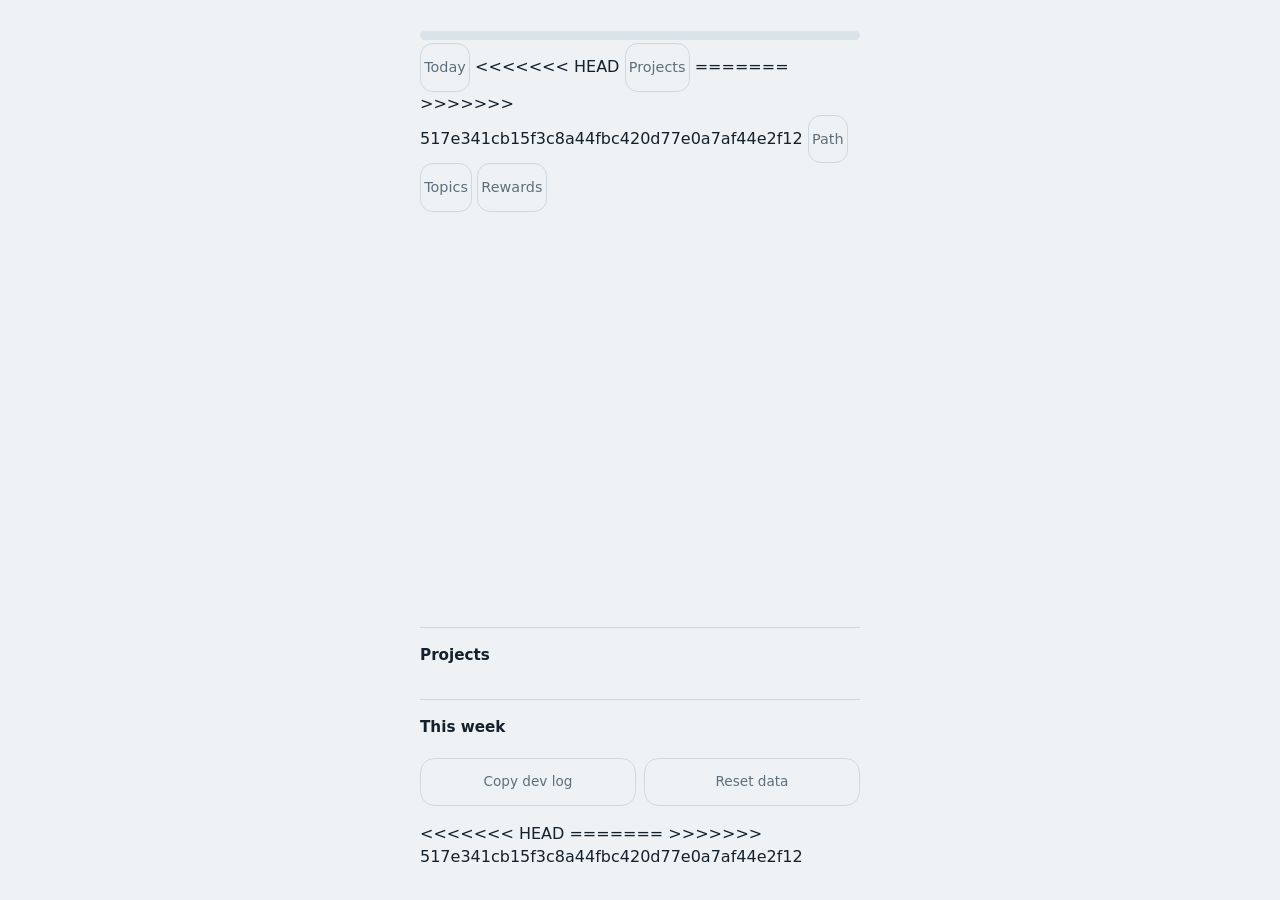
==== commit 420bb8e1: "Merge branch 'main' of https://github.com/codedevono/roadmap-buddy" ====
--- a/index.html
+++ b/index.html
@@ -23,8 +23,13 @@
 .hl{display:flex;justify-content:space-between;align-items:baseline;margin-bottom:.35rem}
 .hl b{font-weight:650}
 .hl span{color:var(--mute);font-size:.85rem;font-variant-numeric:tabular-nums}
+<<<<<<< HEAD
 .tabs{display:grid;grid-template-columns:repeat(5,1fr);gap:.35rem;margin:.9rem 0 .4rem}
 .tabs button{min-height:2.75rem;font-size:.78rem;padding:.8rem .2rem;border-radius:.8rem;color:var(--mute)}
+=======
+.tabs{display:grid;grid-template-columns:repeat(4,1fr);gap:.35rem;margin:.9rem 0 .4rem}
+.tabs button{min-height:2.75rem;font-size:.9rem;padding:.8rem .2rem;border-radius:.8rem;color:var(--mute)}
+>>>>>>> 517e341cb15f3c8a44fbc420d77e0a7af44e2f12
 .tabs button[aria-selected="true"]{background:var(--accent);color:var(--accent-ink);border-color:var(--accent);font-weight:600}
 #v-today{flex:1;display:flex;flex-direction:column}
 .focus{flex:1;display:flex;flex-direction:column;justify-content:center;padding:1.5rem 0}
@@ -106,6 +111,7 @@
 .tp.ms.done .ic{color:var(--accent);font-weight:700}
 .cal .p-row{padding:.5rem 1rem;border-top:1px solid var(--line)}
 .note{font-size:.82rem;margin:.5rem .2rem}
+<<<<<<< HEAD
 .card{border:1.5px solid var(--line);border-radius:1rem;padding:1rem;margin:.75rem 0}
 .card h3{margin:0 0 .3rem;font-size:1.05rem}
 .sub{color:var(--mute);font-size:.9rem;margin:.2rem 0}
@@ -117,6 +123,8 @@
 #v-projects label{display:block;margin:.6rem 0;font-size:.9rem;color:var(--mute)}
 #v-projects input,#v-projects select,#v-projects textarea{display:block;width:100%;font:inherit;color:var(--ink);background:transparent;border:1.5px solid var(--line);border-radius:.7rem;padding:.6rem .7rem;margin-top:.25rem}
 #v-projects button.main{margin-top:.75rem}
+=======
+>>>>>>> 517e341cb15f3c8a44fbc420d77e0a7af44e2f12
 @media (prefers-reduced-motion:reduce){.ring .fg,.bar i,#toast{transition:none}}
 </style>
 </head>
@@ -129,7 +137,10 @@
   </section>
   <nav class="tabs" role="tablist" aria-label="Views">
     <button role="tab" data-v="today" aria-selected="true">Today</button>
+<<<<<<< HEAD
     <button role="tab" data-v="projects" aria-selected="false">Projects</button>
+=======
+>>>>>>> 517e341cb15f3c8a44fbc420d77e0a7af44e2f12
     <button role="tab" data-v="path" aria-selected="false">Path</button>
     <button role="tab" data-v="roadmap" aria-selected="false">Topics</button>
     <button role="tab" data-v="rewards" aria-selected="false">Rewards</button>
@@ -142,7 +153,10 @@
       <div class="foot"><button id="copy">Copy dev log</button><button id="reset">Reset data</button></div>
     </section>
   </div>
+<<<<<<< HEAD
   <div id="v-projects" role="tabpanel" hidden></div>
+=======
+>>>>>>> 517e341cb15f3c8a44fbc420d77e0a7af44e2f12
   <div id="v-path" role="tabpanel" hidden></div>
   <div id="v-roadmap" role="tabpanel" hidden></div>
   <div id="v-rewards" role="tabpanel" hidden></div>
@@ -155,7 +169,11 @@
 const TITLES=['Newcomer','Apprentice','Builder','Maker','Engineer','Architect','Master'];
 let D=null, P=null, S=load(), cur=null, timer=null, idx={}, msIdx={}, view='today', openL=new Set(), openS=null, toastT=null;
 
+<<<<<<< HEAD
 function blank(){return{done:{},later:{},last:{},log:[],pin:null,badges:{},lvl:1,ms:{},projects:[],focus:null}}
+=======
+function blank(){return{done:{},later:{},last:{},log:[],pin:null,badges:{},lvl:1,ms:{}}}
+>>>>>>> 517e341cb15f3c8a44fbc420d77e0a7af44e2f12
 function load(){try{return Object.assign(blank(),JSON.parse(localStorage.getItem(KEY)||'{}'))}catch(e){return blank()}}
 function save(){try{localStorage.setItem(KEY,JSON.stringify(S))}catch(e){}}
 const $=id=>document.getElementById(id);
@@ -468,6 +486,7 @@
   }
   root.append(ul);
 }
+<<<<<<< HEAD
 /* ---------- projects made in the app (P1) ---------- */
 const PT={}, TPL={
  web:['Define the scope and who it is for','Sketch the screens on paper','Build the first working version','Test it with one real person','Publish it and write a short post'],
@@ -556,6 +575,13 @@
   view=v;
   for(const b of document.querySelectorAll('.tabs button'))b.setAttribute('aria-selected',String(b.dataset.v===v));
   for(const id of ['today','projects','path','roadmap','rewards'])$('v-'+id).hidden=id!==v;
+=======
+function renderAll(){renderHud();render();renderPath();renderRoadmap();renderRewards()}
+function setView(v){
+  view=v;
+  for(const b of document.querySelectorAll('.tabs button'))b.setAttribute('aria-selected',String(b.dataset.v===v));
+  for(const id of ['today','path','roadmap','rewards'])$('v-'+id).hidden=id!==v;
+>>>>>>> 517e341cb15f3c8a44fbc420d77e0a7af44e2f12
   window.scrollTo(0,0);
 }
 function setClock(left,total){
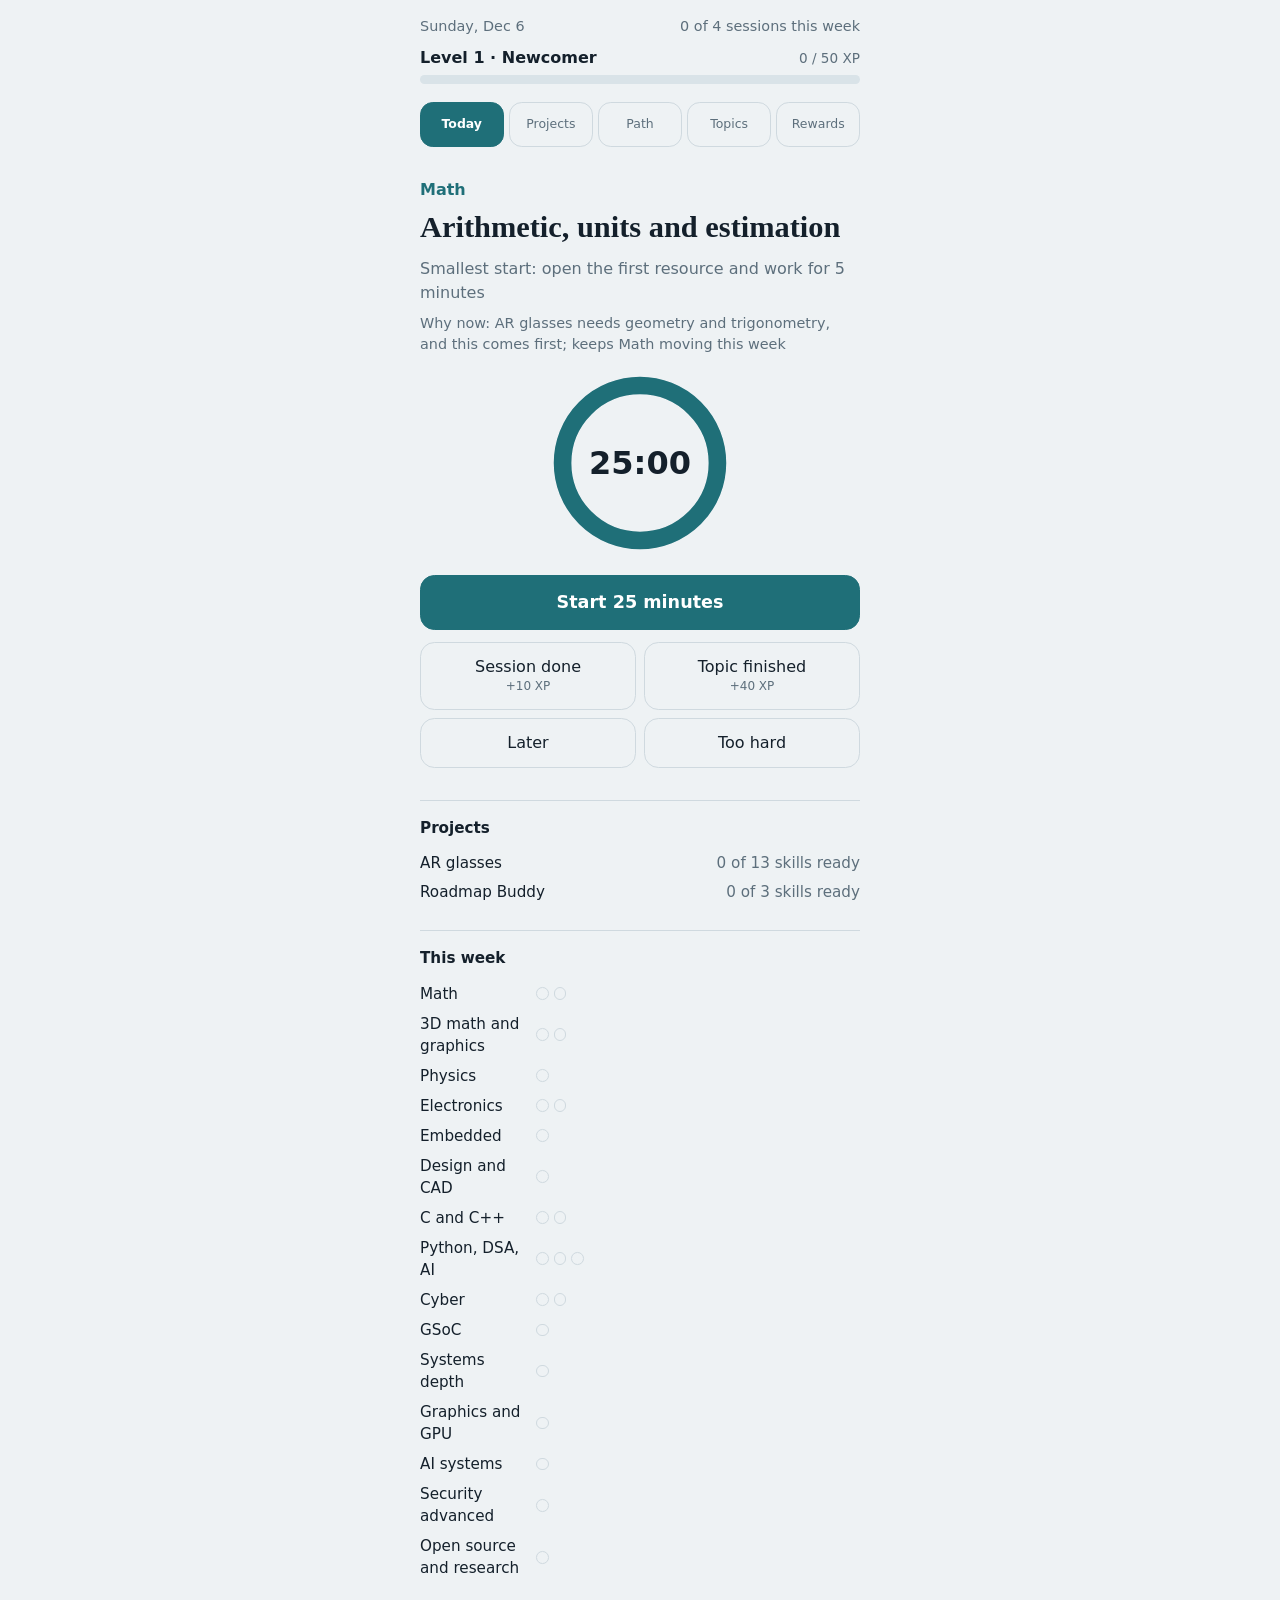
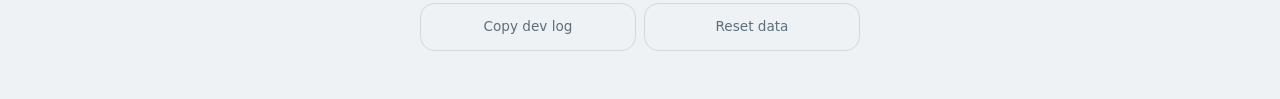
==== commit 81bbe5b4: "v2.01" ====
--- a/index.html
+++ b/index.html
@@ -23,13 +23,8 @@
 .hl{display:flex;justify-content:space-between;align-items:baseline;margin-bottom:.35rem}
 .hl b{font-weight:650}
 .hl span{color:var(--mute);font-size:.85rem;font-variant-numeric:tabular-nums}
-<<<<<<< HEAD
 .tabs{display:grid;grid-template-columns:repeat(5,1fr);gap:.35rem;margin:.9rem 0 .4rem}
 .tabs button{min-height:2.75rem;font-size:.78rem;padding:.8rem .2rem;border-radius:.8rem;color:var(--mute)}
-=======
-.tabs{display:grid;grid-template-columns:repeat(4,1fr);gap:.35rem;margin:.9rem 0 .4rem}
-.tabs button{min-height:2.75rem;font-size:.9rem;padding:.8rem .2rem;border-radius:.8rem;color:var(--mute)}
->>>>>>> 517e341cb15f3c8a44fbc420d77e0a7af44e2f12
 .tabs button[aria-selected="true"]{background:var(--accent);color:var(--accent-ink);border-color:var(--accent);font-weight:600}
 #v-today{flex:1;display:flex;flex-direction:column}
 .focus{flex:1;display:flex;flex-direction:column;justify-content:center;padding:1.5rem 0}
@@ -111,7 +106,6 @@
 .tp.ms.done .ic{color:var(--accent);font-weight:700}
 .cal .p-row{padding:.5rem 1rem;border-top:1px solid var(--line)}
 .note{font-size:.82rem;margin:.5rem .2rem}
-<<<<<<< HEAD
 .card{border:1.5px solid var(--line);border-radius:1rem;padding:1rem;margin:.75rem 0}
 .card h3{margin:0 0 .3rem;font-size:1.05rem}
 .sub{color:var(--mute);font-size:.9rem;margin:.2rem 0}
@@ -123,8 +117,6 @@
 #v-projects label{display:block;margin:.6rem 0;font-size:.9rem;color:var(--mute)}
 #v-projects input,#v-projects select,#v-projects textarea{display:block;width:100%;font:inherit;color:var(--ink);background:transparent;border:1.5px solid var(--line);border-radius:.7rem;padding:.6rem .7rem;margin-top:.25rem}
 #v-projects button.main{margin-top:.75rem}
-=======
->>>>>>> 517e341cb15f3c8a44fbc420d77e0a7af44e2f12
 @media (prefers-reduced-motion:reduce){.ring .fg,.bar i,#toast{transition:none}}
 </style>
 </head>
@@ -137,10 +129,7 @@
   </section>
   <nav class="tabs" role="tablist" aria-label="Views">
     <button role="tab" data-v="today" aria-selected="true">Today</button>
-<<<<<<< HEAD
     <button role="tab" data-v="projects" aria-selected="false">Projects</button>
-=======
->>>>>>> 517e341cb15f3c8a44fbc420d77e0a7af44e2f12
     <button role="tab" data-v="path" aria-selected="false">Path</button>
     <button role="tab" data-v="roadmap" aria-selected="false">Topics</button>
     <button role="tab" data-v="rewards" aria-selected="false">Rewards</button>
@@ -153,10 +142,7 @@
       <div class="foot"><button id="copy">Copy dev log</button><button id="reset">Reset data</button></div>
     </section>
   </div>
-<<<<<<< HEAD
   <div id="v-projects" role="tabpanel" hidden></div>
-=======
->>>>>>> 517e341cb15f3c8a44fbc420d77e0a7af44e2f12
   <div id="v-path" role="tabpanel" hidden></div>
   <div id="v-roadmap" role="tabpanel" hidden></div>
   <div id="v-rewards" role="tabpanel" hidden></div>
@@ -169,11 +155,7 @@
 const TITLES=['Newcomer','Apprentice','Builder','Maker','Engineer','Architect','Master'];
 let D=null, P=null, S=load(), cur=null, timer=null, idx={}, msIdx={}, view='today', openL=new Set(), openS=null, toastT=null;
 
-<<<<<<< HEAD
 function blank(){return{done:{},later:{},last:{},log:[],pin:null,badges:{},lvl:1,ms:{},projects:[],focus:null}}
-=======
-function blank(){return{done:{},later:{},last:{},log:[],pin:null,badges:{},lvl:1,ms:{}}}
->>>>>>> 517e341cb15f3c8a44fbc420d77e0a7af44e2f12
 function load(){try{return Object.assign(blank(),JSON.parse(localStorage.getItem(KEY)||'{}'))}catch(e){return blank()}}
 function save(){try{localStorage.setItem(KEY,JSON.stringify(S))}catch(e){}}
 const $=id=>document.getElementById(id);
@@ -486,7 +468,6 @@
   }
   root.append(ul);
 }
-<<<<<<< HEAD
 /* ---------- projects made in the app (P1) ---------- */
 const PT={}, TPL={
  web:['Define the scope and who it is for','Sketch the screens on paper','Build the first working version','Test it with one real person','Publish it and write a short post'],
@@ -575,13 +556,6 @@
   view=v;
   for(const b of document.querySelectorAll('.tabs button'))b.setAttribute('aria-selected',String(b.dataset.v===v));
   for(const id of ['today','projects','path','roadmap','rewards'])$('v-'+id).hidden=id!==v;
-=======
-function renderAll(){renderHud();render();renderPath();renderRoadmap();renderRewards()}
-function setView(v){
-  view=v;
-  for(const b of document.querySelectorAll('.tabs button'))b.setAttribute('aria-selected',String(b.dataset.v===v));
-  for(const id of ['today','path','roadmap','rewards'])$('v-'+id).hidden=id!==v;
->>>>>>> 517e341cb15f3c8a44fbc420d77e0a7af44e2f12
   window.scrollTo(0,0);
 }
 function setClock(left,total){
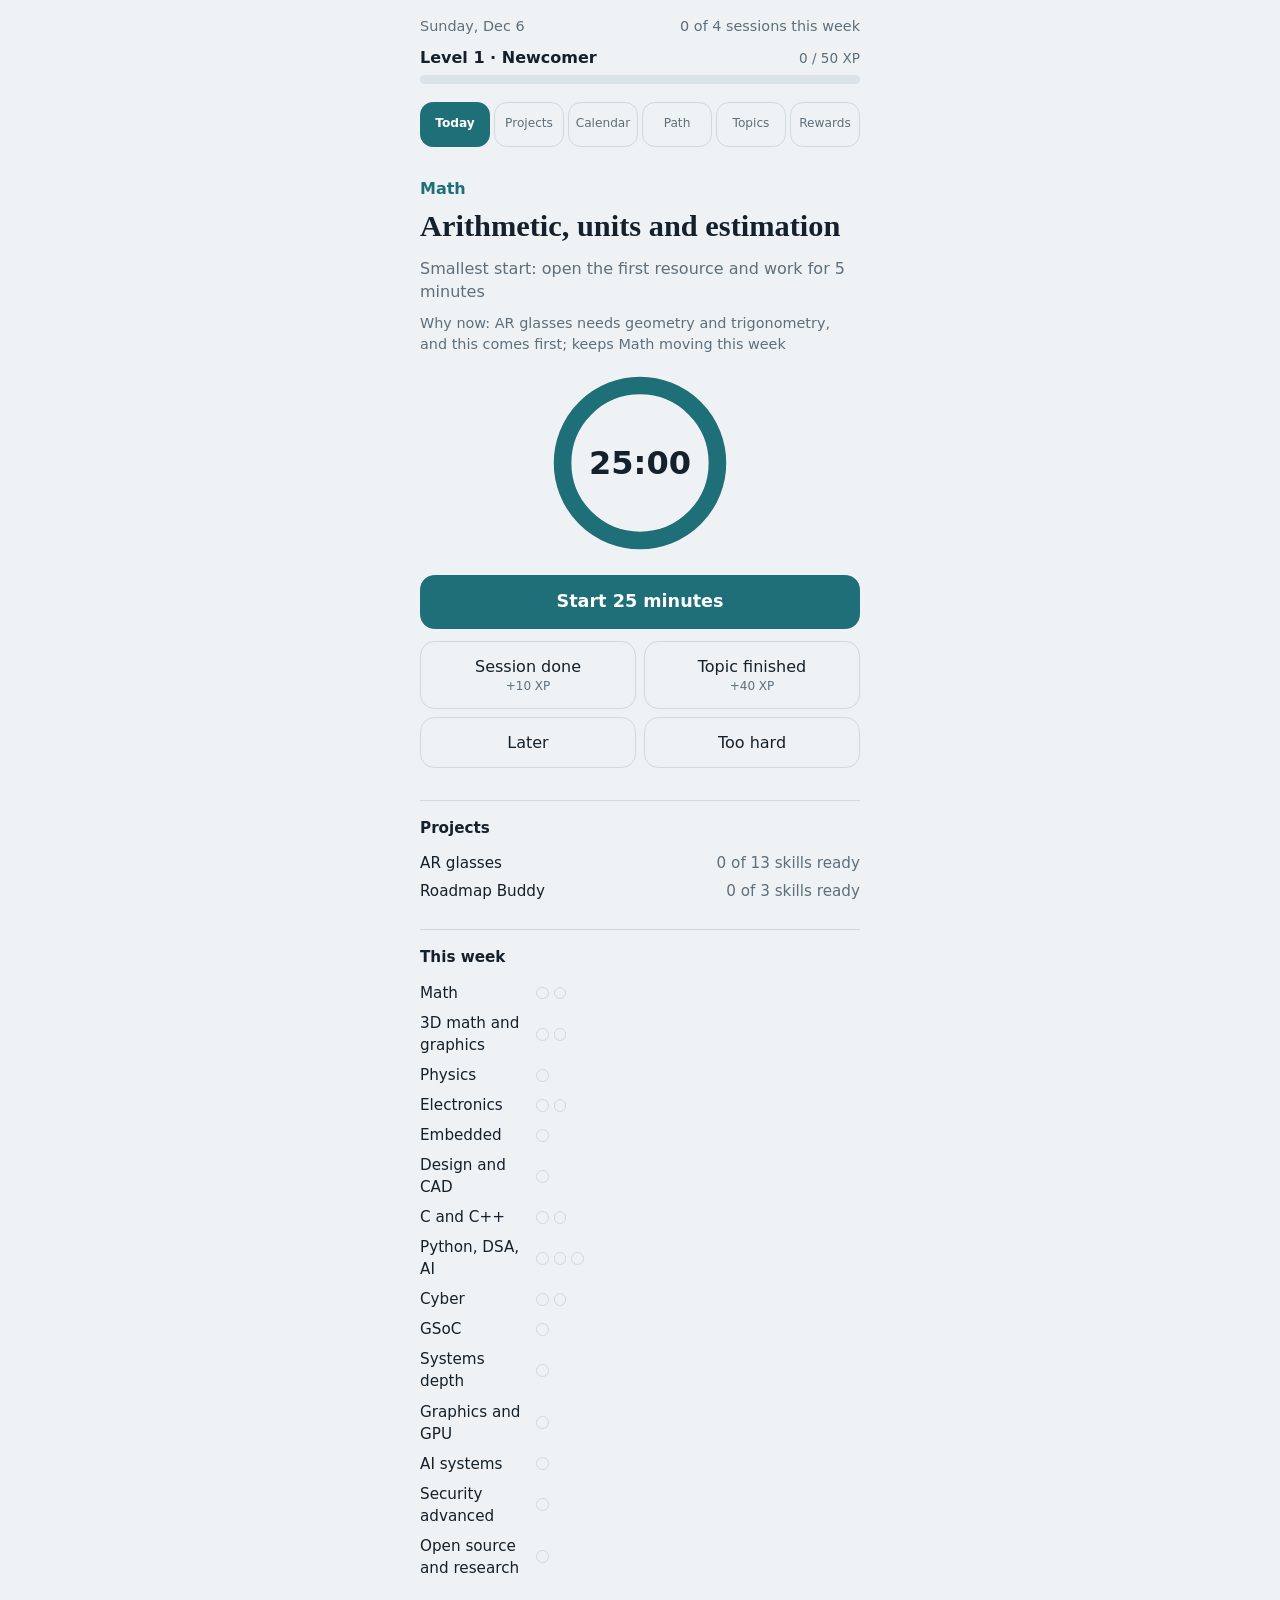
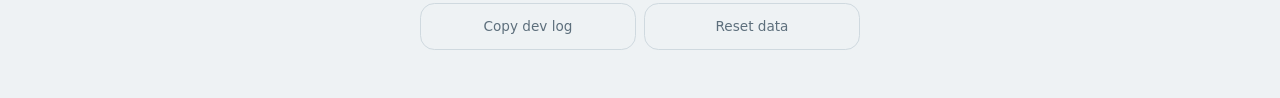
==== commit 828151e9: "Calendar Update" ====
--- a/index.html
+++ b/index.html
@@ -23,8 +23,9 @@
 .hl{display:flex;justify-content:space-between;align-items:baseline;margin-bottom:.35rem}
 .hl b{font-weight:650}
 .hl span{color:var(--mute);font-size:.85rem;font-variant-numeric:tabular-nums}
-.tabs{display:grid;grid-template-columns:repeat(5,1fr);gap:.35rem;margin:.9rem 0 .4rem}
-.tabs button{min-height:2.75rem;font-size:.78rem;padding:.8rem .2rem;border-radius:.8rem;color:var(--mute)}
+.tabs{display:grid;grid-template-columns:repeat(6,minmax(0,1fr));gap:.25rem;margin:.9rem 0 .4rem}
+@media (max-width:30rem){.tabs{grid-template-columns:repeat(3,minmax(0,1fr));gap:.35rem}}
+.tabs button{min-height:2.75rem;font-size:.76rem;padding:.8rem .1rem;border-radius:.8rem;color:var(--mute);white-space:nowrap;overflow:hidden}
 .tabs button[aria-selected="true"]{background:var(--accent);color:var(--accent-ink);border-color:var(--accent);font-weight:600}
 #v-today{flex:1;display:flex;flex-direction:column}
 .focus{flex:1;display:flex;flex-direction:column;justify-content:center;padding:1.5rem 0}
@@ -117,6 +118,28 @@
 #v-projects label{display:block;margin:.6rem 0;font-size:.9rem;color:var(--mute)}
 #v-projects input,#v-projects select,#v-projects textarea{display:block;width:100%;font:inherit;color:var(--ink);background:transparent;border:1.5px solid var(--line);border-radius:.7rem;padding:.6rem .7rem;margin-top:.25rem}
 #v-projects button.main{margin-top:.75rem}
+/* calendar */
+.k-deadline{color:var(--accent)}.k-milestone,.k-personal{color:var(--mute)}.k-hackathon{color:var(--c-gfx)}.k-ctf{color:var(--c-sec)}.k-contest{color:var(--c-ai)}.k-gsoc,.k-internship{color:var(--c-sys)}
+.calh{display:grid;grid-template-columns:auto 1fr auto auto;gap:.35rem;align-items:center;margin:.4rem 0 .6rem}
+.calh h2{margin:0;text-align:center;font-size:.95rem}
+.calh .mini{min-width:2.75rem}
+.cal-g{display:grid;grid-template-columns:repeat(7,minmax(0,1fr));gap:2px}
+.cal-w{text-align:center;font-size:.7rem;color:var(--mute);padding:.2rem 0}
+.cd{min-height:2.9rem;padding:.2rem 0;border-radius:.6rem;border:1.5px solid transparent;display:flex;flex-direction:column;align-items:center;gap:.15rem;background:transparent}
+.cd[aria-pressed="true"]{border-color:var(--accent);background:var(--card)}
+.cd .dn{display:grid;place-items:center;width:1.6rem;height:1.6rem;border-radius:50%;font-size:.85rem;font-variant-numeric:tabular-nums}
+.cd.today .dn{background:var(--accent);color:var(--accent-ink);font-weight:600}
+.kds{display:flex;gap:2px;min-height:.4rem}
+.kd{width:.4rem;height:.4rem;border-radius:50%;background:currentColor;display:block}
+.legend{margin:.6rem 0 0}
+.ev{border-top:1px solid var(--line);padding:.7rem 0}
+.ev .tt{font-size:.95rem}
+.ev .acts{flex-wrap:wrap}
+details.evn{margin-top:.2rem;font-size:.82rem;color:var(--mute)}
+details.evn summary{cursor:pointer;min-height:1.6rem}
+#v-calendar label{display:block;margin:.6rem 0;font-size:.9rem;color:var(--mute)}
+#v-calendar input,#v-calendar select,#v-calendar textarea{display:block;width:100%;font:inherit;color:var(--ink);background:transparent;border:1.5px solid var(--line);border-radius:.7rem;padding:.6rem .7rem;margin-top:.25rem}
+#v-calendar button.main{margin-top:.75rem}
 @media (prefers-reduced-motion:reduce){.ring .fg,.bar i,#toast{transition:none}}
 </style>
 </head>
@@ -130,6 +153,7 @@
   <nav class="tabs" role="tablist" aria-label="Views">
     <button role="tab" data-v="today" aria-selected="true">Today</button>
     <button role="tab" data-v="projects" aria-selected="false">Projects</button>
+    <button role="tab" data-v="calendar" aria-selected="false">Calendar</button>
     <button role="tab" data-v="path" aria-selected="false">Path</button>
     <button role="tab" data-v="roadmap" aria-selected="false">Topics</button>
     <button role="tab" data-v="rewards" aria-selected="false">Rewards</button>
@@ -143,6 +167,7 @@
     </section>
   </div>
   <div id="v-projects" role="tabpanel" hidden></div>
+  <div id="v-calendar" role="tabpanel" hidden></div>
   <div id="v-path" role="tabpanel" hidden></div>
   <div id="v-roadmap" role="tabpanel" hidden></div>
   <div id="v-rewards" role="tabpanel" hidden></div>
@@ -155,7 +180,7 @@
 const TITLES=['Newcomer','Apprentice','Builder','Maker','Engineer','Architect','Master'];
 let D=null, P=null, S=load(), cur=null, timer=null, idx={}, msIdx={}, view='today', openL=new Set(), openS=null, toastT=null;
 
-function blank(){return{done:{},later:{},last:{},log:[],pin:null,badges:{},lvl:1,ms:{},projects:[],focus:null}}
+function blank(){return{done:{},later:{},last:{},log:[],pin:null,badges:{},lvl:1,ms:{},projects:[],focus:null,events:[],evDate:{}}}
 function load(){try{return Object.assign(blank(),JSON.parse(localStorage.getItem(KEY)||'{}'))}catch(e){return blank()}}
 function save(){try{localStorage.setItem(KEY,JSON.stringify(S))}catch(e){}}
 const $=id=>document.getElementById(id);
@@ -258,8 +283,8 @@
     add(t.id,p.priority*p.priority*12*f+(dl!=null?Math.max(0,20-dl)*.5*f:0),p.name+(fp&&fp.id===p.id?' is your focus project':' is one of your projects')+(dl!=null?(dl>=0?', due in '+dl+' days':', past its date'):''));
   }
   for(const e of D.events){
-    if(!e.date)continue;
-    const days=Math.max((new Date(e.date)-now)/DAY,3);
+    const ed=evDate(e);if(!ed)continue;
+    const days=Math.max((new Date(ed)-now)/DAY,3);
     if(days>180)continue;
     const u=e.weight*300/days;
     for(const t of e.prep){
@@ -515,14 +540,16 @@
   return w;
 }
 function exportP(){
-  const j=JSON.stringify({buddy:'projects',v:1,focus:S.focus,projects:S.projects,done:Object.fromEntries(Object.entries(S.done).filter(([k])=>k.startsWith('pt:')))},null,1);
+  const j=JSON.stringify({buddy:'projects',v:1,focus:S.focus,projects:S.projects,events:S.events,evDate:S.evDate,done:Object.fromEntries(Object.entries(S.done).filter(([k])=>k.startsWith('pt:')))},null,1);
   try{navigator.clipboard.writeText(j)}catch(e){}
-  const a=document.createElement('a');a.href=URL.createObjectURL(new Blob([j],{type:'application/json'}));a.download='buddy-projects.json';document.body.append(a);a.click();a.remove();toast('Exported to buddy-projects.json');
+  const a=document.createElement('a');a.href=URL.createObjectURL(new Blob([j],{type:'application/json'}));a.download='buddy-projects.json';document.body.append(a);a.click();a.remove();toast('Exported projects and events to buddy-projects.json');
 }
 function importP(txt){
   try{const j=JSON.parse(txt);if(!Array.isArray(j.projects))throw 0;
     for(const p of j.projects){if(!p.id||!p.name)continue;const i=S.projects.findIndex(x=>x.id===p.id);if(i<0)S.projects.push(p);else S.projects[i]=p}
-    Object.assign(S.done,j.done||{});if(j.focus&&!focusP())S.focus=j.focus;save();renderAll();toast('Imported '+j.projects.length+' projects');
+    let ne=0;for(const e of Array.isArray(j.events)?j.events:[]){if(!e||!e.id||!e.name||!/^\d{4}-\d{2}-\d{2}$/.test(e.date||''))continue;const i=S.events.findIndex(x=>x.id===e.id);if(i<0)S.events.push(e);else S.events[i]=e;ne++}
+    if(j.evDate&&typeof j.evDate==='object')for(const k in j.evDate)if(/^\d{4}-\d{2}-\d{2}$/.test(j.evDate[k]))S.evDate[k]=j.evDate[k];
+    Object.assign(S.done,j.done||{});if(j.focus&&!focusP())S.focus=j.focus;save();renderAll();toast('Imported '+j.projects.length+' projects'+(ne?' and '+ne+' events':''));
   }catch(e){toast('That file is not a Buddy projects export')}
 }
 function renderProjects(){
@@ -551,11 +578,143 @@
   io.append(ex,im,fi);v.append(io);
 }
 
-function renderAll(){renderHud();render();renderProjects();renderPath();renderRoadmap();renderRewards()}
+/* ---------- calendar (P3) ---------- */
+const EVT={deadline:'Deadline',milestone:'Milestone',hackathon:'Hackathon',ctf:'CTF',contest:'Contest',gsoc:'GSoC',internship:'Internship',personal:'Personal'};
+const EV_USER=Object.keys(EVT).filter(k=>k!=='deadline');
+const ISO=/^\d{4}-\d{2}-\d{2}$/;
+const pad2=n=>String(n).padStart(2,'0');
+const ymd=d=>d.getFullYear()+'-'+pad2(d.getMonth()+1)+'-'+pad2(d.getDate());
+const fmt=(s,o)=>new Date(s+'T00:00:00').toLocaleDateString(undefined,o||{day:'numeric',month:'short',year:'numeric'});
+let calV=(()=>{const n=new Date();return{y:n.getFullYear(),m:n.getMonth()}})(), selDay=ymd(new Date()), ef=null, dEdit=null;
+function evDate(e){return S.evDate[e.id]||e.date||''}
+const endOf=it=>it.end&&it.end>=it.date?it.end:it.date;
+const onDay=(items,ds)=>items.filter(it=>it.date&&it.date<=ds&&ds<=endOf(it));
+function calItems(){
+  const out=[];
+  for(const p of allProjects())if(p.deadline)out.push({k:'deadline',name:p.name+' due',date:p.deadline,pid:p.id,paused:p.status==='paused'});
+  for(const e of D.events){const mine=!!S.evDate[e.id];out.push({k:EVT[e.type]?e.type:'personal',name:e.name,date:evDate(e),fid:e.id,note:e.note,est:!!e.est&&!mine,mine,base:e.date||''})}
+  for(const e of S.events)out.push({k:EVT[e.type]?e.type:'personal',name:e.name,date:e.date,end:e.end||'',uid:e.id,note:e.note});
+  return out;
+}
+function when(it){
+  const a=it.date,b=endOf(it),dl=daysTo(a),de=daysTo(b);
+  let t=a===b?fmt(a):fmt(a,{day:'numeric',month:'short'})+' to '+fmt(b);
+  if(de<0)return t+' · earlier';
+  if(dl>1)return t+' · in '+dl+' days';
+  if(dl===1)return t+' · tomorrow';
+  return t+(a===b?' · today':' · on now');
+}
+function refreshToday(){if(!timer)render()}
+function calRow(it){
+  const r=el('div','ev'),h=el('div','tt');
+  h.append(el('span','chip k-'+it.k,EVT[it.k]),document.createTextNode(it.name+(it.paused?' (paused)':'')));
+  r.append(h);
+  r.append(el('div','sub',it.date?when(it)+(it.est?' · estimated':'')+(it.mine?' · your date':''):'No date yet'));
+  if(it.note){const d=el('details','evn');d.append(el('summary',null,'Note'),el('div',null,it.note));r.append(d)}
+  const a=el('div','acts');
+  if(it.uid){
+    const e=S.events.find(x=>x.id===it.uid);
+    const eb=el('button','mini','Edit'),xb=el('button','mini','Delete');
+    eb.setAttribute('aria-label','Edit '+it.name);xb.setAttribute('aria-label','Delete '+it.name);
+    eb.onclick=()=>openEv(e);
+    xb.onclick=()=>{if(confirm('Delete '+it.name+'?')){S.events=S.events.filter(x=>x.id!==it.uid);save();renderCalendar()}};
+    a.append(eb,xb);
+  }else if(it.fid){
+    if(dEdit===it.fid){
+      const i=el('input');i.type='date';i.value=it.date;i.setAttribute('aria-label','Date for '+it.name);
+      const sv=el('button','mini go','Save date'),cn=el('button','mini','Cancel');
+      sv.onclick=()=>{if(!ISO.test(i.value)){toast('Pick a date first');return}S.evDate[it.fid]=i.value;dEdit=null;save();renderCalendar();refreshToday()};
+      cn.onclick=()=>{dEdit=null;renderCalendar()};
+      r.append(i);a.append(sv,cn);
+      if(it.mine){const rv=el('button','mini',it.base?'Use the file date':'Clear date');rv.onclick=()=>{delete S.evDate[it.fid];dEdit=null;save();renderCalendar();refreshToday()};a.append(rv)}
+    }else{
+      const b=el('button','mini',it.date?'Change date':'Set date');b.setAttribute('aria-label',(it.date?'Change date of ':'Set date of ')+it.name);
+      b.onclick=()=>{dEdit=it.fid;renderCalendar('#v-calendar input[type=date]')};a.append(b);
+    }
+  }else if(it.pid){
+    const b=el('button','mini','Open project');b.onclick=()=>setView('projects');a.append(b);
+  }
+  if(a.childNodes.length)r.append(a);
+  return r;
+}
+function openEv(e){
+  ef=e?{id:e.id,name:e.name,type:e.type,date:e.date,end:e.end||'',note:e.note||''}
+     :{id:null,name:'',type:'hackathon',date:(selDay&&selDay.slice(0,7)===calV.y+'-'+pad2(calV.m+1))?selDay:ymd(new Date()),end:'',note:''};
+  renderCalendar();window.scrollTo(0,0);
+}
+function saveEv(){
+  const f=ef;
+  if(!f.name.trim()){toast('Give the event a name first');return}
+  if(!ISO.test(f.date)){toast('Pick a start date');return}
+  if(f.end&&(!ISO.test(f.end)||f.end<f.date)){toast('The end date is before the start date');return}
+  let e=S.events.find(x=>x.id===f.id);
+  if(!e){e={id:'e'+Date.now().toString(36)};S.events.push(e)}
+  Object.assign(e,{name:f.name.trim(),type:f.type,date:f.date,end:f.end||'',note:f.note.trim()});
+  const d=new Date(f.date+'T00:00:00');calV={y:d.getFullYear(),m:d.getMonth()};selDay=f.date;
+  ef=null;save();renderCalendar();
+}
+function eventForm(){
+  const f=ef,w=el('div','card');
+  const inp=(label,key,type,ph)=>{const l=el('label',null,label),i=el(type==='area'?'textarea':'input');if(type!=='area')i.type=type||'text';else i.rows=3;i.value=f[key];if(ph)i.placeholder=ph;i.oninput=()=>{f[key]=i.value};l.append(i);w.append(l);return i};
+  w.append(el('h3',null,f.id?'Edit event':'New event'));
+  inp('Name','name','text','e.g. Hackathon at the college');
+  const tl=el('label',null,'Type'),ts=el('select');for(const k of EV_USER){const o=el('option',null,EVT[k]);o.value=k;ts.append(o)}ts.value=f.type;ts.onchange=()=>{f.type=ts.value};tl.append(ts);w.append(tl);
+  inp('Starts','date','date');inp('Ends (optional, for events over several days)','end','date');inp('Note (optional)','note','area');
+  w.append(el('p','sub','Project deadlines appear here by themselves. Set them on the Projects tab.'));
+  const row=el('div','prow'),sv=el('button','main','Save'),cn=el('button',null,'Cancel');sv.onclick=saveEv;cn.onclick=()=>{ef=null;renderCalendar()};row.append(sv,cn);w.append(row);
+  return w;
+}
+function renderCalendar(foc){
+  const v=$('v-calendar');v.textContent='';
+  if(ef){v.append(eventForm());return}
+  const items=calItems(),today=ymd(new Date()),{y,m}=calV,ym=y+'-'+pad2(m+1);
+  const head=el('div','calh'),pv=el('button','mini','‹'),nx=el('button','mini','›'),td=el('button','mini','Today');
+  pv.setAttribute('aria-label','Previous month');nx.setAttribute('aria-label','Next month');pv.dataset.nav='prev';nx.dataset.nav='next';
+  pv.onclick=()=>{calV=m?{y,m:m-1}:{y:y-1,m:11};renderCalendar('[data-nav=prev]')};
+  nx.onclick=()=>{calV=m<11?{y,m:m+1}:{y:y+1,m:0};renderCalendar('[data-nav=next]')};
+  td.onclick=()=>{const n=new Date();calV={y:n.getFullYear(),m:n.getMonth()};selDay=today;renderCalendar()};
+  head.append(pv,el('h2',null,new Date(y,m,1).toLocaleDateString(undefined,{month:'long',year:'numeric'})),td,nx);
+  v.append(head);
+  const g=el('div','cal-g');
+  for(const d of ['Mon','Tue','Wed','Thu','Fri','Sat','Sun'])g.append(el('div','cal-w',d));
+  const first=(new Date(y,m,1).getDay()+6)%7,n=new Date(y,m+1,0).getDate();
+  for(let i=0;i<first;i++)g.append(el('div'));
+  for(let d=1;d<=n;d++){
+    const ds=ym+'-'+pad2(d),on=onDay(items,ds),b=el('button','cd'+(ds===today?' today':''));
+    b.type='button';b.dataset.d=ds;b.setAttribute('aria-pressed',String(ds===selDay));
+    b.setAttribute('aria-label',fmt(ds,{weekday:'long',day:'numeric',month:'long'})+(on.length?', '+on.length+(on.length===1?' item':' items'):''));
+    const dots=el('span','kds');for(const it of on.slice(0,3))dots.append(el('i','kd k-'+it.k));
+    b.append(el('span','dn',String(d)),dots);
+    b.onclick=()=>{selDay=ds;renderCalendar('.cd[data-d="'+ds+'"]')};
+    g.append(b);
+  }
+  v.append(g);
+  const kinds=[...new Set(items.filter(it=>it.date&&it.date.slice(0,7)<=ym&&ym<=endOf(it).slice(0,7)).map(it=>it.k))];
+  if(kinds.length){const lg=el('div','legend');for(const k of kinds)lg.append(el('span','chip k-'+k,EVT[k]));v.append(lg)}
+  const sel=el('section','proj');
+  if(selDay&&selDay.slice(0,7)===ym){
+    sel.append(el('h2',null,fmt(selDay,{weekday:'long',day:'numeric',month:'long'})));
+    const on=onDay(items,selDay);
+    if(on.length)for(const it of on)sel.append(calRow(it));else sel.append(el('p','muted','Nothing on this day.'));
+  }else sel.append(el('p','muted','Tap a day to see what is on it.'));
+  v.append(sel);
+  const up=items.filter(it=>it.date&&daysTo(endOf(it))>=0).sort((a,b)=>a.date.localeCompare(b.date)||a.name.localeCompare(b.name));
+  const ag=el('section','proj');ag.append(el('h2',null,'Coming up'));
+  if(!up.length)ag.append(el('p','muted','Nothing coming up. Add an event, or give a project a deadline.'));
+  for(const it of up.slice(0,20))ag.append(calRow(it));
+  if(up.length>20)ag.append(el('p','muted note','and '+(up.length-20)+' more later'));
+  v.append(ag);
+  const nd=items.filter(it=>!it.date);
+  if(nd.length){const s2=el('section','proj');s2.append(el('h2',null,'Needs a date'));for(const it of nd)s2.append(calRow(it));v.append(s2)}
+  const add=el('button','main','Add an event');add.onclick=()=>openEv(null);v.append(add);
+  if(foc){const t=v.querySelector(foc);if(t)t.focus({preventScroll:true})}
+}
+
+function renderAll(){renderHud();render();renderProjects();renderCalendar();renderPath();renderRoadmap();renderRewards()}
 function setView(v){
   view=v;
   for(const b of document.querySelectorAll('.tabs button'))b.setAttribute('aria-selected',String(b.dataset.v===v));
-  for(const id of ['today','projects','path','roadmap','rewards'])$('v-'+id).hidden=id!==v;
+  for(const id of ['today','projects','calendar','path','roadmap','rewards'])$('v-'+id).hidden=id!==v;
   window.scrollTo(0,0);
 }
 function setClock(left,total){
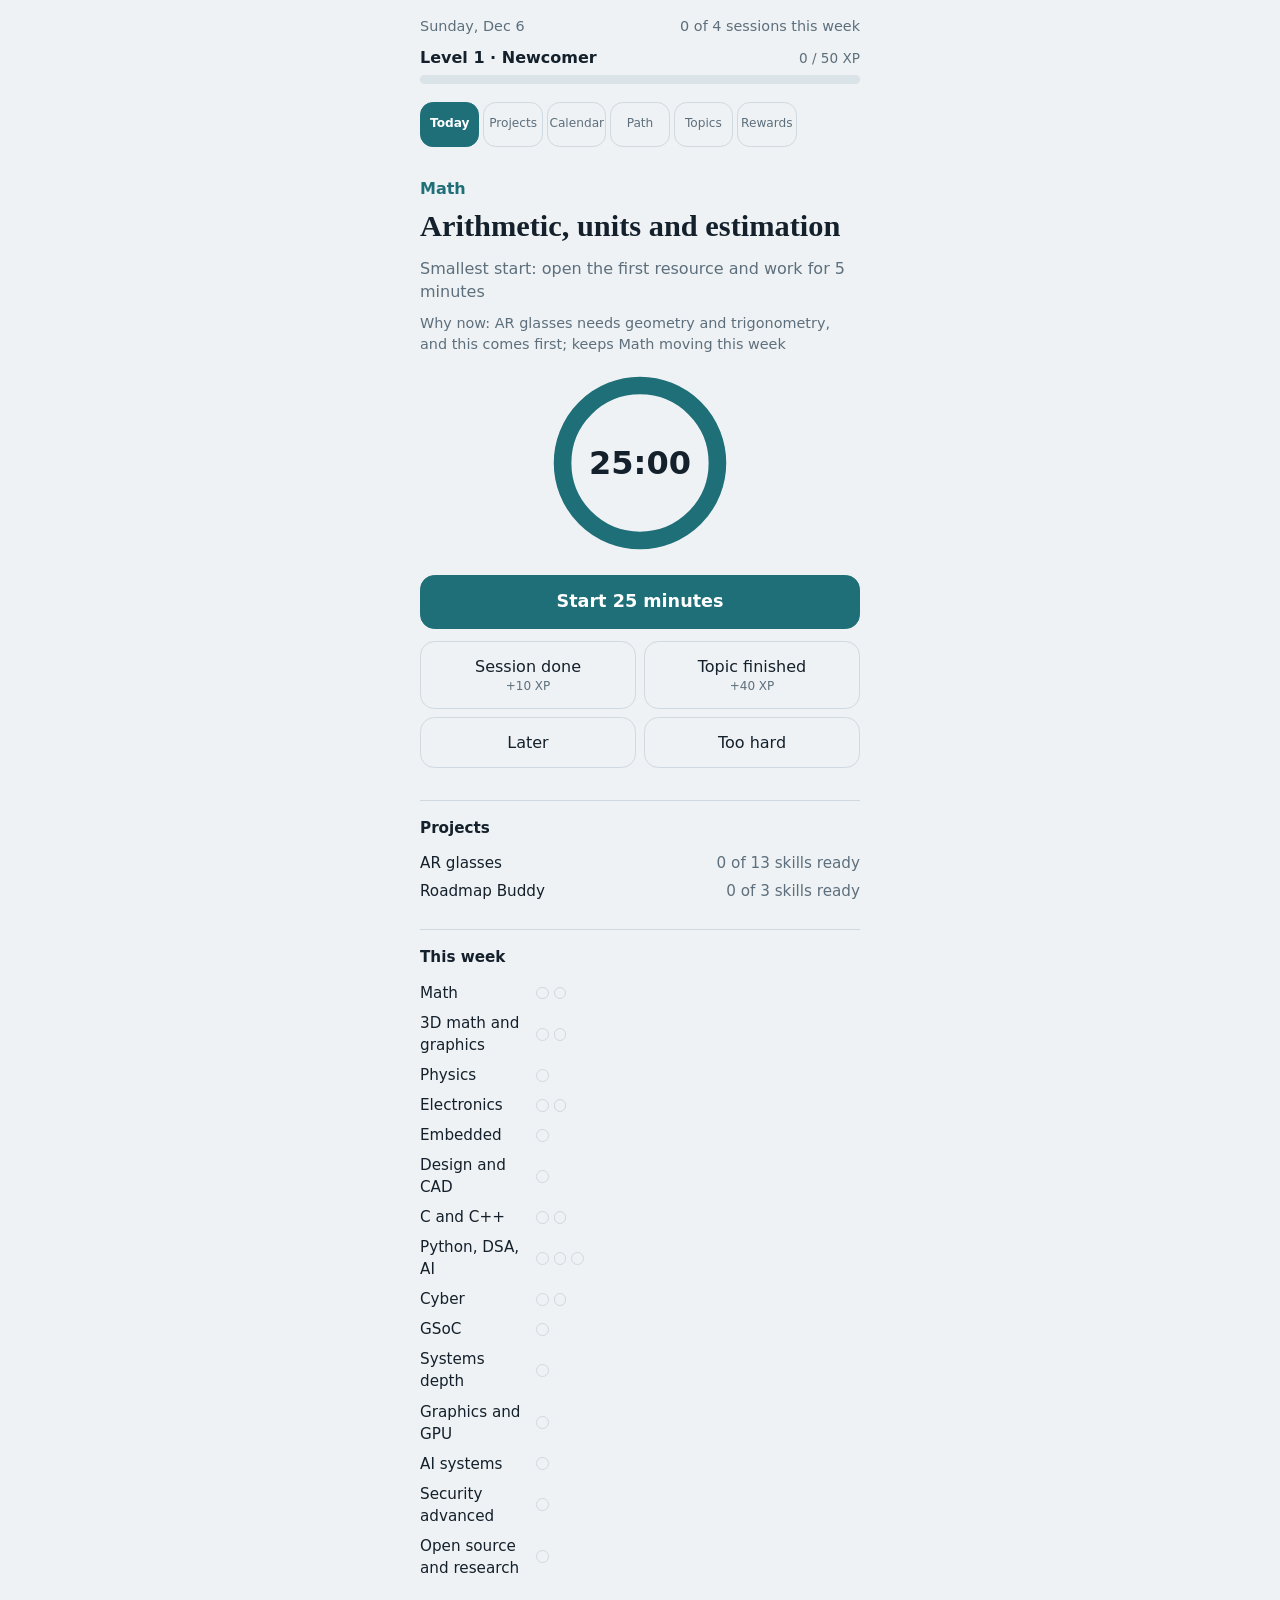
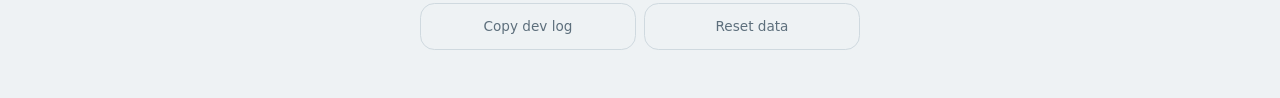
==== commit 6e0d5e4c: "UI/UX update" ====
--- a/index.html
+++ b/index.html
@@ -143,6 +143,7 @@
 @media (prefers-reduced-motion:reduce){.ring .fg,.bar i,#toast{transition:none}}
 </style>
 </head>
+<script src="home.js"></script>
 <body>
 <main>
   <div class="top"><span id="date"></span><span id="count"></span></div>
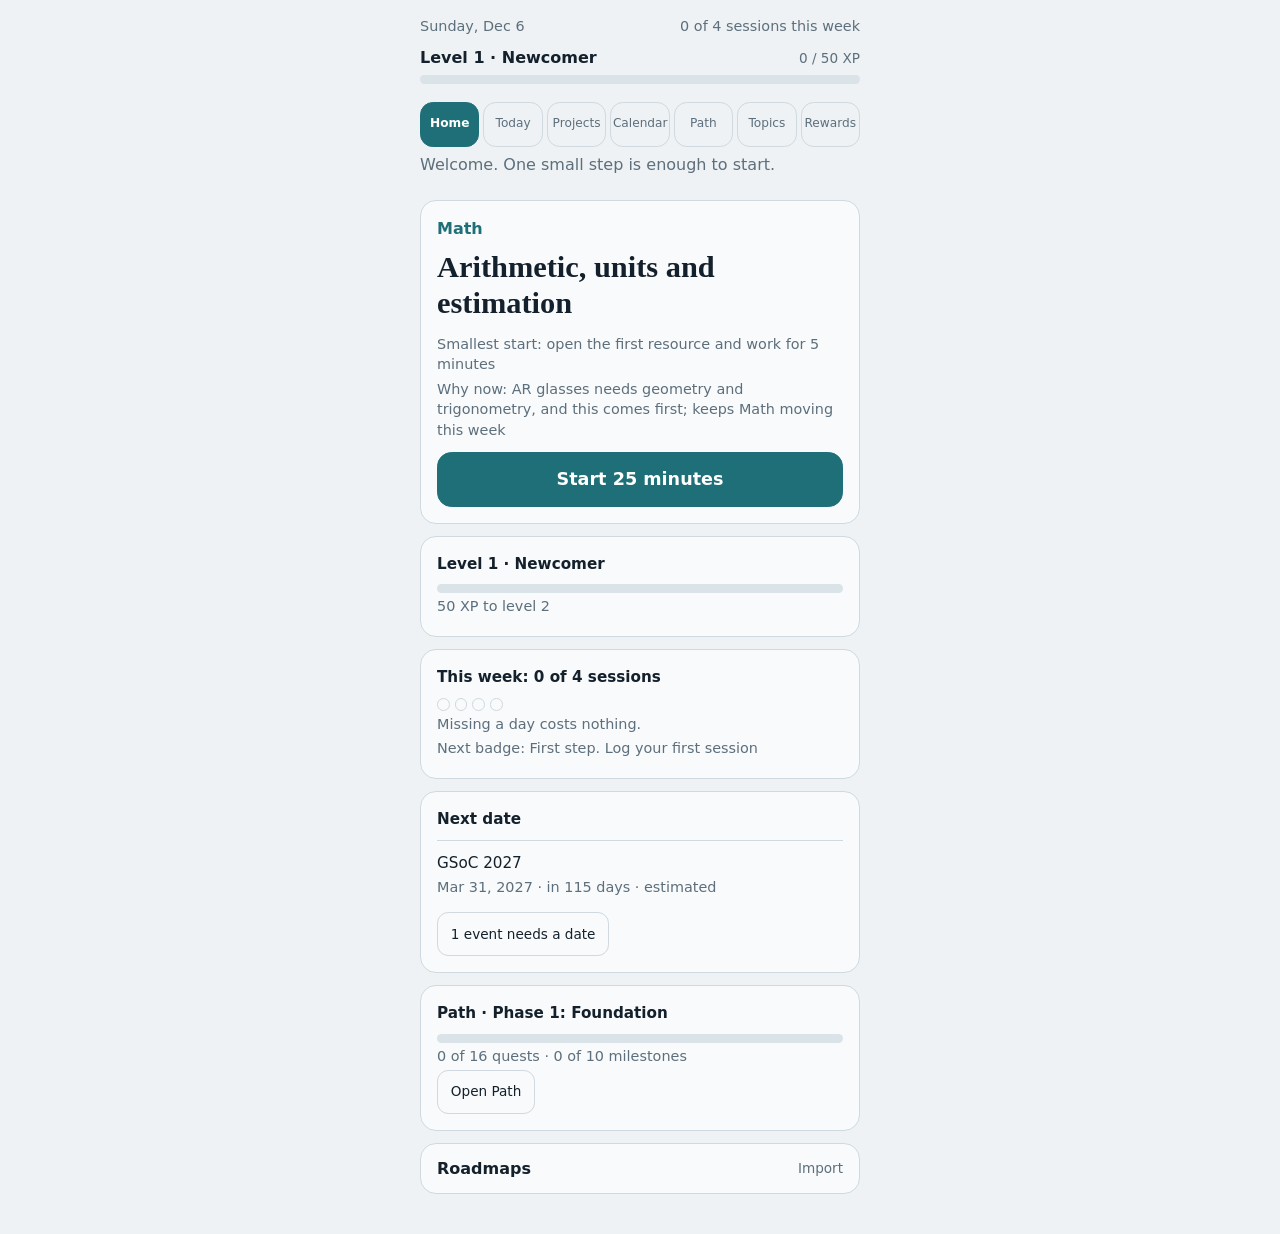
==== commit f394e60d: "Add in-app roadmap import and fix home.js load order home.js now has Roadmaps import on the Home tab" ====
--- a/index.html
+++ b/index.html
@@ -143,7 +143,6 @@
 @media (prefers-reduced-motion:reduce){.ring .fg,.bar i,#toast{transition:none}}
 </style>
 </head>
-<script src="home.js"></script>
 <body>
 <main>
   <div class="top"><span id="date"></span><span id="count"></span></div>
@@ -754,5 +753,6 @@
 }).catch(()=>{$('focus').innerHTML='<p class="msg">Could not load the plan files. Open this page from GitHub Pages or a local server, not as a file.</p>'});
 if('serviceWorker' in navigator)navigator.serviceWorker.register('sw.js').catch(()=>{});
 </script>
+<script src="home.js"></script>
 </body>
 </html>
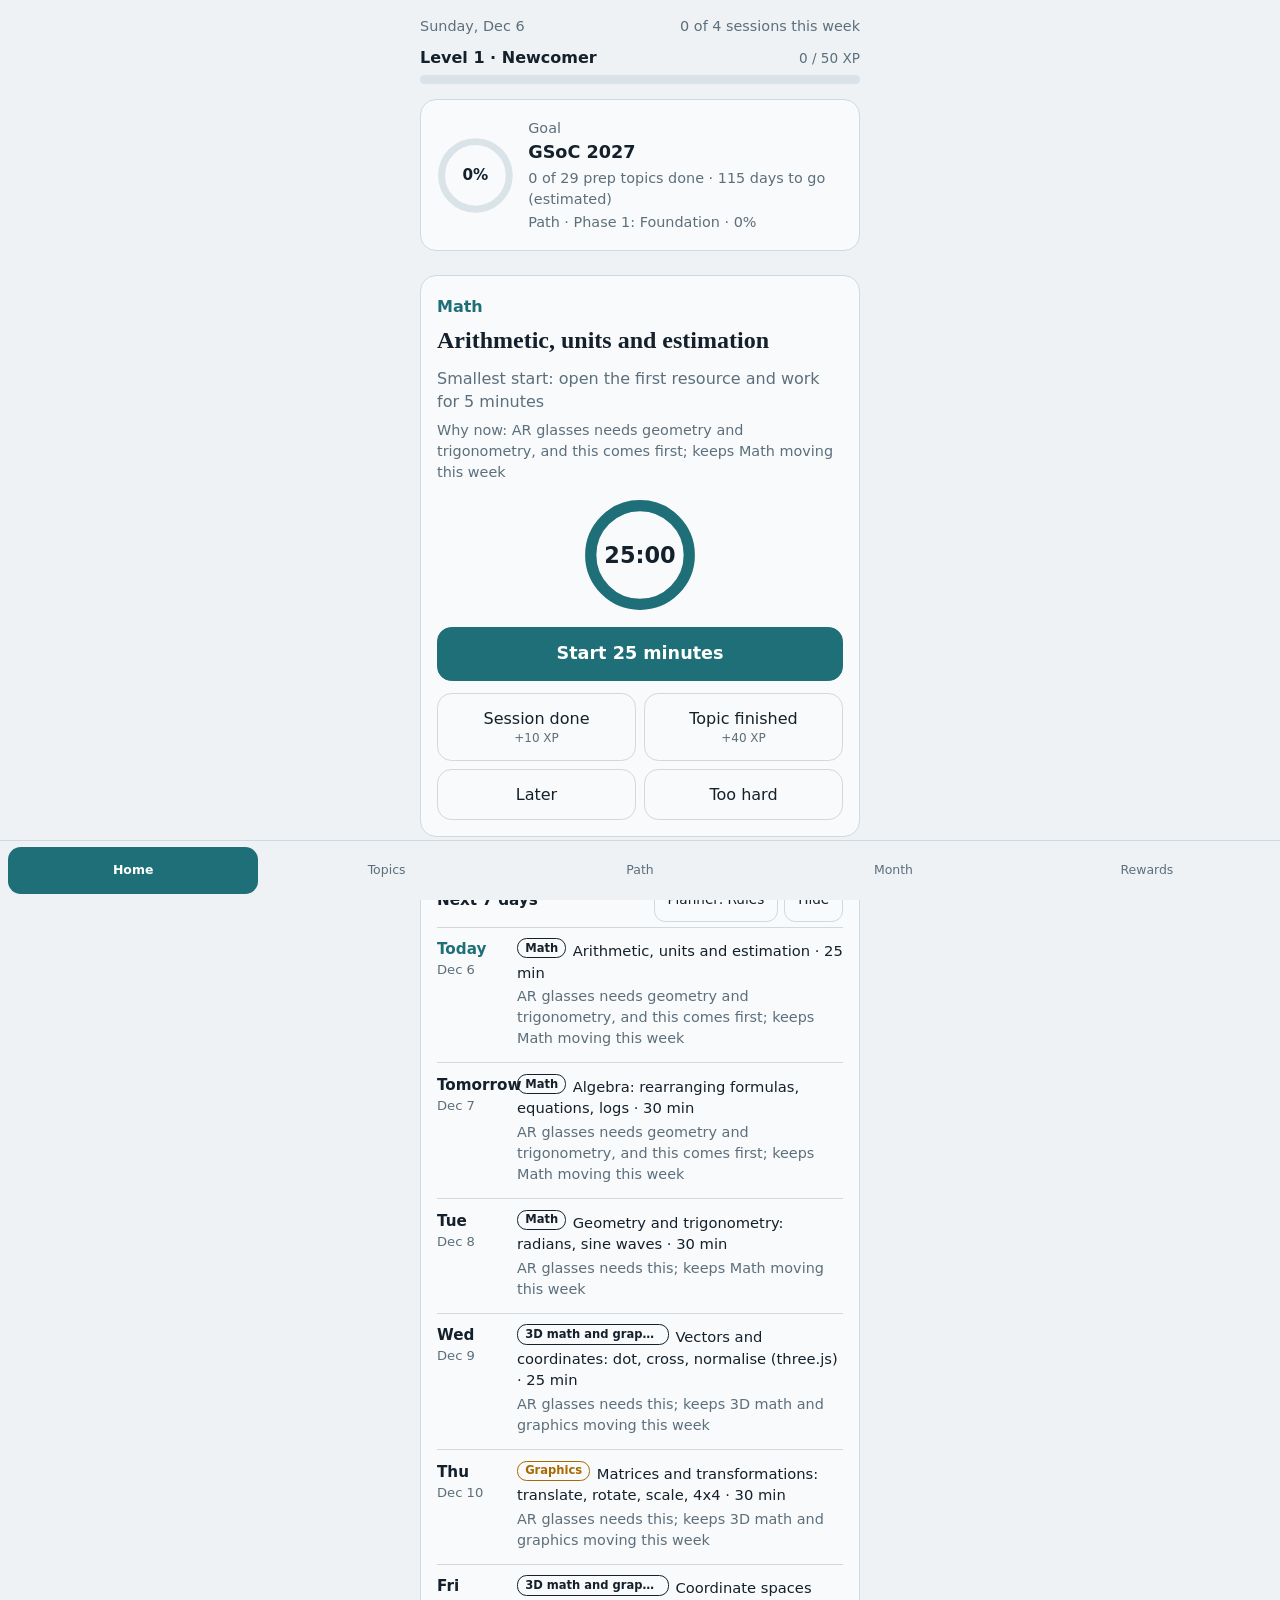
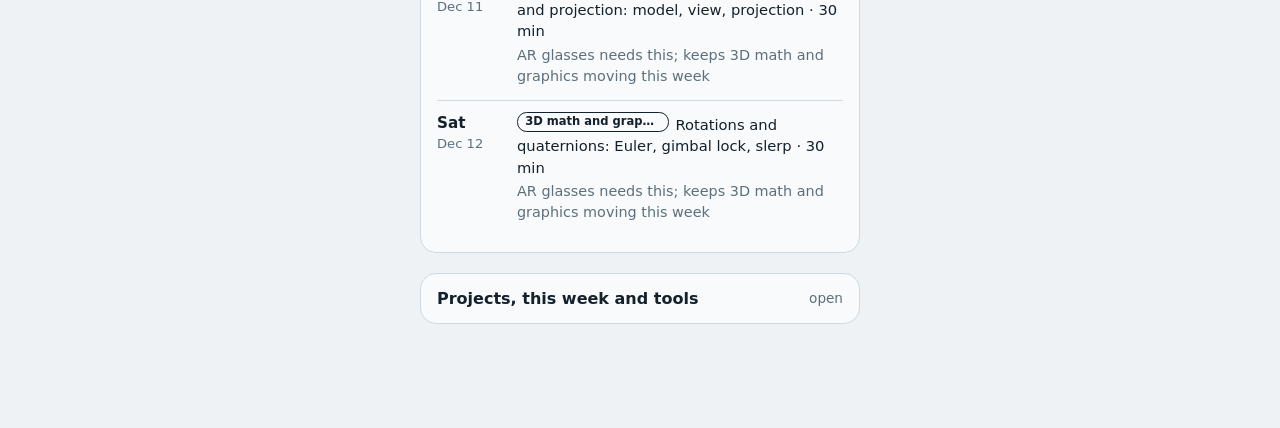
==== commit 993369f8: "Rewrite main screen with 7-day plan; let projects use whole ladders Home is one screen: goal card, n" ====
--- a/index.html
+++ b/index.html
@@ -14,7 +14,7 @@
 [hidden]{display:none!important}
 html,body{height:100%;margin:0}
 body{background:var(--bg);color:var(--ink);font:16px/1.45 system-ui,-apple-system,"Segoe UI",Roboto,sans-serif;padding:env(safe-area-inset-top,0) 0 env(safe-area-inset-bottom,0)}
-main{max-width:30rem;margin:0 auto;padding:1rem 1.25rem 2rem;display:flex;flex-direction:column;min-height:100%}
+main{max-width:30rem;margin:0 auto;padding:1rem 1.25rem 6rem;display:flex;flex-direction:column;min-height:100%}
 .top{display:flex;justify-content:space-between;align-items:baseline;color:var(--mute);font-size:.9rem}
 .muted{color:var(--mute)}
 .bar{height:.55rem;border-radius:1rem;background:var(--track);overflow:hidden}
@@ -23,11 +23,36 @@
 .hl{display:flex;justify-content:space-between;align-items:baseline;margin-bottom:.35rem}
 .hl b{font-weight:650}
 .hl span{color:var(--mute);font-size:.85rem;font-variant-numeric:tabular-nums}
-.tabs{display:grid;grid-template-columns:repeat(6,minmax(0,1fr));gap:.25rem;margin:.9rem 0 .4rem}
-@media (max-width:30rem){.tabs{grid-template-columns:repeat(3,minmax(0,1fr));gap:.35rem}}
-.tabs button{min-height:2.75rem;font-size:.76rem;padding:.8rem .1rem;border-radius:.8rem;color:var(--mute);white-space:nowrap;overflow:hidden}
-.tabs button[aria-selected="true"]{background:var(--accent);color:var(--accent-ink);border-color:var(--accent);font-weight:600}
-#v-today{flex:1;display:flex;flex-direction:column}
+.bnav{position:fixed;left:0;right:0;bottom:0;z-index:5;display:grid;grid-template-columns:repeat(5,minmax(0,1fr));gap:.2rem;padding:.4rem .5rem calc(.4rem + env(safe-area-inset-bottom,0px));background:var(--bg);border-top:1px solid var(--line)}
+.bnav button{min-height:2.9rem;font-size:.78rem;padding:.4rem .1rem;border-radius:.8rem;color:var(--mute);white-space:nowrap;overflow:hidden;border-color:transparent}
+.bnav button[aria-selected="true"]{background:var(--accent);color:var(--accent-ink);font-weight:600}
+#v-home{flex:1;display:flex;flex-direction:column}
+.goal{display:grid;grid-template-columns:auto 1fr;gap:.9rem;align-items:center}
+.gring{position:relative;width:4.8rem;height:4.8rem}
+.gring svg{width:100%;height:100%;transform:rotate(-90deg)}
+.gring circle{fill:none;stroke-width:9}.gring .bg{stroke:var(--track)}.gring .fg{stroke:var(--accent);stroke-linecap:round}
+.gring b{position:absolute;inset:0;display:grid;place-items:center;font-size:.95rem;font-variant-numeric:tabular-nums}
+.goal h2{margin:0 0 .15rem;font-size:1.1rem}
+.goal .sub{margin:.1rem 0}
+.nx{padding:1rem}
+.nx .focus{flex:none;padding:.2rem 0 0;justify-content:flex-start}
+.nx h1{font-size:1.5rem}
+.nx .ring{width:7rem;height:7rem;margin:0 auto 1rem}
+.nx .ring .t{font-size:1.4rem}
+.nx .hint{margin:0 0 .8rem}
+.nx .why{margin:-.4rem 0 1rem}
+.strip-h{display:flex;align-items:center;justify-content:space-between;gap:.5rem;margin-bottom:.3rem}
+.strip-h h2{margin:0}
+.strip-h .acts{margin:0}
+.sd{display:grid;grid-template-columns:4.4rem 1fr;gap:.2rem .6rem;padding:.65rem 0;border-top:1px solid var(--line)}
+.sd .dl{font-size:.82rem;color:var(--mute);font-variant-numeric:tabular-nums}
+.sd .dl b{display:block;color:var(--ink);font-size:.95rem}
+.sd.today .dl b{color:var(--accent)}
+.sd .ev2{font-size:.88rem;margin-bottom:.15rem}
+.tm{color:var(--mute);font-variant-numeric:tabular-nums;margin-right:.35rem}
+.tskl{font-size:.92rem}
+.sd .chip{max-width:9.5rem;overflow:hidden;text-overflow:ellipsis;white-space:nowrap}
+.tskl .chip{vertical-align:-2px}
 .focus{flex:1;display:flex;flex-direction:column;justify-content:center;padding:1.5rem 0}
 .track{color:var(--accent);font-weight:600;margin:0 0 .5rem}
 h1{font:600 1.9rem/1.2 Georgia,"Iowan Old Style","Times New Roman",serif;margin:0 0 .75rem}
@@ -88,7 +113,7 @@
 .badges li.on{border-color:var(--accent)}
 .badges li.on b::before{content:"\2713  ";color:var(--accent)}
 .badges li.off{opacity:.65}
-#toast{position:fixed;left:50%;bottom:calc(1rem + env(safe-area-inset-bottom,0px));transform:translate(-50%,2rem);max-width:min(26rem,92vw);background:var(--ink);color:var(--bg);padding:.8rem 1.1rem;border-radius:.9rem;font-size:.92rem;opacity:0;pointer-events:none;transition:opacity .3s,transform .3s;text-align:center}
+#toast{position:fixed;left:50%;bottom:calc(5rem + env(safe-area-inset-bottom,0px));transform:translate(-50%,2rem);max-width:min(26rem,92vw);background:var(--ink);color:var(--bg);padding:.8rem 1.1rem;border-radius:.9rem;font-size:.92rem;opacity:0;pointer-events:none;transition:opacity .3s,transform .3s;text-align:center}
 #toast.show{opacity:1;transform:translate(-50%,0)}
 /* path */
 :root{--c-sys:#2a6db5;--c-gfx:#a86a00;--c-sec:#b83a2c;--c-ai:#8a3fa8}
@@ -150,21 +175,19 @@
     <div class="hl"><b id="lv"></b><span id="xp"></span></div>
     <div class="bar"><i id="xpb" style="width:0"></i></div>
   </section>
-  <nav class="tabs" role="tablist" aria-label="Views">
-    <button role="tab" data-v="today" aria-selected="true">Today</button>
-    <button role="tab" data-v="projects" aria-selected="false">Projects</button>
-    <button role="tab" data-v="calendar" aria-selected="false">Calendar</button>
-    <button role="tab" data-v="path" aria-selected="false">Path</button>
-    <button role="tab" data-v="roadmap" aria-selected="false">Topics</button>
-    <button role="tab" data-v="rewards" aria-selected="false">Rewards</button>
-  </nav>
-
-  <div id="v-today" role="tabpanel">
-    <section class="focus" id="focus" aria-live="polite"></section>
-    <section class="proj"><h2>Projects</h2><div id="proj"></div></section>
-    <section class="week"><h2>This week</h2><div id="week"></div>
-      <div class="foot"><button id="copy">Copy dev log</button><button id="reset">Reset data</button></div>
-    </section>
+  <div id="v-home" role="tabpanel">
+    <section class="card goal" id="goal" aria-label="Goal"></section>
+    <section class="card nx" aria-label="Next step"><div class="focus" id="focus" aria-live="polite"></div></section>
+    <section class="card" id="strip" aria-label="Next 7 days"></section>
+    <details class="lad" id="more">
+      <summary><span class="ln">Projects, this week and tools</span><span class="lc">open</span></summary>
+      <div style="padding:0 1rem 1rem">
+        <section class="proj"><h2>Projects</h2><div id="proj"></div><div class="acts"><button class="mini" id="goProj">Manage projects</button></div></section>
+        <section class="week"><h2>This week</h2><div id="week"></div>
+          <div class="foot"><button id="copy">Copy dev log</button><button id="reset">Reset data</button></div>
+        </section>
+      </div>
+    </details>
   </div>
   <div id="v-projects" role="tabpanel" hidden></div>
   <div id="v-calendar" role="tabpanel" hidden></div>
@@ -172,15 +195,22 @@
   <div id="v-roadmap" role="tabpanel" hidden></div>
   <div id="v-rewards" role="tabpanel" hidden></div>
 </main>
+<nav class="bnav" role="tablist" aria-label="Views">
+  <button role="tab" data-v="home" aria-selected="true">Home</button>
+  <button role="tab" data-v="roadmap" aria-selected="false">Topics</button>
+  <button role="tab" data-v="path" aria-selected="false">Path</button>
+  <button role="tab" data-v="calendar" aria-selected="false">Month</button>
+  <button role="tab" data-v="rewards" aria-selected="false">Rewards</button>
+</nav>
 <div id="toast" role="status" aria-live="polite"></div>
 <script>
 const KEY='buddy.v2', DAY=864e5, FILES=['skills.json','projects.json','events.json'];
 const GOAL=4;                                   // sessions per week that count as a goal week
 const XP={session:10,tiny:5,topic:40};
 const TITLES=['Newcomer','Apprentice','Builder','Maker','Engineer','Architect','Master'];
-let D=null, P=null, S=load(), cur=null, timer=null, idx={}, msIdx={}, view='today', openL=new Set(), openS=null, toastT=null;
+let D=null, P=null, S=load(), cur=null, timer=null, idx={}, msIdx={}, view='home', openL=new Set(), openS=null, toastT=null, trOf={};
 
-function blank(){return{done:{},later:{},last:{},log:[],pin:null,badges:{},lvl:1,ms:{},projects:[],focus:null,events:[],evDate:{}}}
+function blank(){return{done:{},later:{},last:{},log:[],pin:null,badges:{},lvl:1,ms:{},projects:[],focus:null,events:[],evDate:{},planner:'rules',hideStrip:false,goal:null}}
 function load(){try{return Object.assign(blank(),JSON.parse(localStorage.getItem(KEY)||'{}'))}catch(e){return blank()}}
 function save(){try{localStorage.setItem(KEY,JSON.stringify(S))}catch(e){}}
 const $=id=>document.getElementById(id);
@@ -189,7 +219,7 @@
 const isDone=id=>!!S.done[id];
 const ready=n=>(n.needs||[]).every(isDone);
 function build(){idx={};for(const l of D.ladders)for(const n of l.nodes){n.lad=l;idx[n.id]=n}
-  msIdx={};if(P)for(const m of P.milestones)msIdx[m.id]=m}
+  msIdx={};if(P)for(const m of P.milestones)msIdx[m.id]=m;trOf={};if(P)for(const st of P.stages)for(const t of st.topics)trOf[t.id]=t.tr}
 
 /* ---------- weeks ---------- */
 function wkStart(ts){const d=new Date(ts);d.setHours(0,0,0,0);d.setDate(d.getDate()-(d.getDay()+6)%7);return d.getTime()}
@@ -256,16 +286,16 @@
 
 /* ---------- planner ---------- */
 // Sums three pressures per task: project need, event deadline, ladder floor (nothing starves).
-function pick(){
-  const now=Date.now(), sc={}, why={};
+function pick(o){
+  o=o||{};const now=Date.now(), sc={}, why={};
   if(S.pin&&idx[S.pin]&&!isDone(S.pin)&&ready(idx[S.pin])){const n=idx[S.pin];return{n,lad:n.lad,why:'You chose this from the roadmap'}}
   const add=(id,s,w)=>{sc[id]=(sc[id]||0)+s;(why[id]=why[id]||[]).push([s,w])};
   const fp=focusP();
-  for(const p of D.projects){
+  for(const p of allProjects()){   // file projects and projects made in the app; their skills and whole ladders both pull
     if(p.status==='paused')continue;
     const f=fp?(fp.id===p.id?1:.25):1, best={};
-    p.needs.forEach((nid,i)=>{
-      if(isDone(nid))return;
+    needsOf(p).forEach((nid,i)=>{
+      if(isDone(nid)||!idx[nid])return;
       const base=p.priority*p.priority*Math.max(10-i,2);
       for(const c of closure(nid)){
         if(isDone(c)||!ready(idx[c]))continue;
@@ -286,8 +316,8 @@
     const ed=evDate(e);if(!ed)continue;
     const days=Math.max((new Date(ed)-now)/DAY,3);
     if(days>180)continue;
-    const u=e.weight*300/days;
-    for(const t of e.prep){
+    const u=(e.weight||0)*300/days;if(!u)continue;
+    for(const t of (e.prep||[])){
       const ids=idx[t]?[t]:[(D.ladders.find(l=>l.id===t)||{nodes:[]}).nodes.find(n=>!isDone(n.id)&&ready(n))?.id].filter(Boolean);
       for(const nid of ids)for(const c of closure(nid))if(!isDone(c)&&ready(idx[c]))add(c,u,e.name+' in '+Math.round(days)+' days');
     }
@@ -301,6 +331,7 @@
   let best=null;
   for(const id in sc){
     if(S.later[id]>now)continue;
+    const cn=idx[id]||PT[id];if(o.maxMin&&cn&&(cn.min||25)>o.maxMin)continue;
     if(!best||sc[id]>best.s)best={id,s:sc[id]};
   }
   if(!best)return null;
@@ -319,7 +350,7 @@
 }
 function render(){
   const f=$('focus');f.textContent='';
-  cur=pick();
+  cur=pickToday();
   if(!cur){f.innerHTML='<p class="msg">Nothing is ready. Everything is done or snoozed. Add skills in skills.json.</p>'}
   else{
     const {n,lad}=cur, mins=n.min||25;
@@ -342,8 +373,8 @@
   }
   const pj=$('proj');pj.textContent='';
   for(const p of allProjects()){
-    const own=!p.file,d=own?(p.tasks||[]).filter(t=>isDone('pt:'+p.id+':'+t.id)).length:p.needs.filter(isDone).length,tot=own?(p.tasks||[]).length:p.needs.length,r=el('div','p-row');
-    r.append(el('span',null,p.name+(S.focus===p.id?' ★':'')+(p.status==='paused'?' (paused)':'')),el('span',null,d+' of '+tot+(own?' tasks done':' skills ready')));
+    const pr=projProg(p),r=el('div','p-row');
+    r.append(el('span',null,p.name+(S.focus===p.id?' ★':'')+(p.status==='paused'?' (paused)':'')),el('span',null,pr.d+' of '+pr.tot+' '+pr.unit));
     pj.appendChild(r);
   }
   const wk=$('week');wk.textContent='';
@@ -354,6 +385,7 @@
     for(let i=0;i<l.floor;i++)d.appendChild(el('span','dot'+(i<c?' on':'')));
     r.append(d);wk.appendChild(r);
   }
+  renderGoal();renderStrip();
 }
 function short(n){const a=n.t.split(':')[0];if(!/^(Stage|Phase) \d+/.test(a))return a;const b=(n.t.split(':')[1]||a).trim();return b.length>42?b.slice(0,40)+'…':b}
 function trChip(id){const t=P&&P.tracks.find(x=>x.id===id);return el('span','chip c-'+id,t?t.name:id)}
@@ -502,29 +534,35 @@
  research:['Write the question in one sentence','Read three key sources and take notes','Run the experiment or analysis','Write the first draft','Share it and ask for feedback'],
  other:['Write what done looks like','Break it into three steps','Do the first step','Review and adjust','Finish and show it']};
 let pf=null;
+function needsOf(p){const out=(p.needs||[]).filter(x=>idx[x]);for(const lid of p.ladders||[]){const l=D.ladders.find(x=>x.id===lid);if(l)for(const n of l.nodes)if(!out.includes(n.id))out.push(n.id)}return out}
+function projProg(p){const own=!p.file,tasks=own?(p.tasks||[]):[],nd=needsOf(p),d=tasks.filter(t=>isDone('pt:'+p.id+':'+t.id)).length+nd.filter(isDone).length;return{d,tot:tasks.length+nd.length,unit:tasks.length&&nd.length?'items done':tasks.length?'tasks done':'skills ready'}}
 function allProjects(){return D.projects.map(p=>Object.assign({status:'active'},p,{file:true})).concat(S.projects)}
 function focusP(){return allProjects().find(p=>p.id===S.focus&&p.status!=='paused')||null}
 function daysTo(d){if(!d)return null;const t=new Date();t.setHours(0,0,0,0);return Math.round((new Date(d+'T00:00:00')-t)/DAY)}
 function ptNodes(p){return(p.tasks||[]).map(t=>{const id='pt:'+p.id+':'+t.id,n=PT[id]=PT[id]||{};return Object.assign(n,{id,t:t.t,min:t.min||25,needs:[],pt:p.id,tiny:'Open the project and work on this for 5 minutes',lad:{id:'proj',name:p.name,floor:0,nodes:[]}})})}
-function openForm(p){pf=p?{id:p.id,name:p.name,goal:p.goal||'',done:p.done||'',deadline:p.deadline||'',priority:p.priority,type:p.type||'web',needs:(p.needs||[]).slice(),tasks:(p.tasks||[]).map(t=>t.t).join('\n')}:{id:null,name:'',goal:'',done:'',deadline:'',priority:2,type:'web',needs:[],tasks:''};renderProjects();window.scrollTo(0,0)}
+function openForm(p){pf=p?{id:p.id,name:p.name,goal:p.goal||'',done:p.done||'',deadline:p.deadline||'',priority:p.priority,type:p.type||'web',needs:(p.needs||[]).slice(),ladders:(p.ladders||[]).slice(),tasks:(p.tasks||[]).map(t=>t.t).join('\n')}:{id:null,name:'',goal:'',done:'',deadline:'',priority:2,type:'web',needs:[],ladders:[],tasks:''};renderProjects();window.scrollTo(0,0)}
 function saveForm(){
   const f=pf;if(!f.name.trim()){toast('Give the project a name first');return}
   let p=S.projects.find(x=>x.id===f.id);
   if(!p){p={id:'u'+Date.now().toString(36),status:'active',tasks:[]};S.projects.push(p);if(!focusP())S.focus=p.id}
   const old=p.tasks||[],lines=f.tasks.split('\n').map(s=>s.trim()).filter(Boolean);
-  Object.assign(p,{name:f.name.trim(),goal:f.goal.trim(),done:f.done.trim(),deadline:f.deadline||'',priority:+f.priority,type:f.type,needs:f.needs.slice()});
+  Object.assign(p,{name:f.name.trim(),goal:f.goal.trim(),done:f.done.trim(),deadline:f.deadline||'',priority:+f.priority,type:f.type,needs:f.needs.slice(),ladders:(f.ladders||[]).slice()});
   p.tasks=lines.map((t,i)=>old.find(x=>x.t===t)||{id:'t'+Date.now().toString(36)+i,t});
   pf=null;save();renderAll();
 }
 function skillPicker(){
-  const box=el('div'),sel=el('div','pills'),res=el('div','pills'),q=el('input');q.type='search';q.placeholder='Search topics, e.g. quaternion, I2C, pointers';
+  const box=el('div'),sel=el('div','pills'),res=el('div','pills'),q=el('input'),ls=el('select');
+  ls.setAttribute('aria-label','Add a whole ladder');const o0=el('option',null,'Add a whole ladder…');o0.value='';ls.append(o0);
+  for(const l of D.ladders){const o=el('option',null,l.name+' ('+l.nodes.length+' topics)'+((S.ladders||[]).some(x=>x.id===l.id)?' · imported':''));o.value=l.id;ls.append(o)}
+  ls.onchange=()=>{if(ls.value&&!pf.ladders.includes(ls.value))pf.ladders.push(ls.value);ls.value='';draw()};q.type='search';q.placeholder='Search topics, e.g. quaternion, I2C, pointers';
   const draw=()=>{
     sel.textContent='';res.textContent='';
+    for(const lid of pf.ladders){const l=D.ladders.find(x=>x.id===lid);if(!l)continue;const b=el('button','pill on',l.name+' (all topics) ×');b.type='button';b.onclick=()=>{pf.ladders=pf.ladders.filter(x=>x!==lid);draw()};sel.append(b)}
     for(const id of pf.needs){const n=idx[id];if(!n)continue;const b=el('button','pill on',short(n)+' ×');b.type='button';b.onclick=()=>{pf.needs=pf.needs.filter(x=>x!==id);draw()};sel.append(b)}
     const s=q.value.trim().toLowerCase();if(s.length<2)return;let k=0;
     for(const l of D.ladders)for(const n of l.nodes){if(k>=8)break;if(pf.needs.includes(n.id)||!n.t.toLowerCase().includes(s))continue;const b=el('button','pill',short(n)+' · '+l.name);b.type='button';b.onclick=()=>{pf.needs.push(n.id);q.value='';draw()};res.append(b);k++}
   };
-  q.oninput=draw;box.append(sel,q,res);draw();return box;
+  q.oninput=draw;box.append(sel,ls,q,res);draw();return box;
 }
 function projectForm(){
   const f=pf,w=el('div','card');
@@ -558,11 +596,11 @@
   v.append(el('p','hint',fp?'Focus: '+fp.name+'. Today follows it first; other projects wait.':'No focus project yet. Add one, or tap Focus on a project.'));
   if(pf){v.append(projectForm());return}
   for(const p of allProjects()){
-    const own=!p.file,tasks=p.tasks||[],tot=own?tasks.length:p.needs.length,d=own?tasks.filter(t=>isDone('pt:'+p.id+':'+t.id)).length:p.needs.filter(isDone).length,dl=daysTo(p.deadline),card=el('div','card');
+    const own=!p.file,pr=projProg(p),tot=pr.tot,d=pr.d,dl=daysTo(p.deadline),card=el('div','card');
     card.append(el('h3',null,p.name+(S.focus===p.id?' ★':'')+(p.status==='paused'?' (paused)':'')));
     if(p.goal)card.append(el('p','sub',p.goal));
     if(p.done)card.append(el('p','sub','Done looks like: '+p.done));
-    card.append(el('p','sub','Priority '+p.priority+(p.type?' · '+p.type:'')+(dl!=null?' · '+(dl>=0?'due in '+dl+' days':'past its date ('+p.deadline+')'):'')+' · '+d+' of '+tot+(own?' tasks':' skills')+' done'),bar(tot?d/tot:0));
+    card.append(el('p','sub','Priority '+p.priority+(p.type?' · '+p.type:'')+(dl!=null?' · '+(dl>=0?'due in '+dl+' days':'past its date ('+p.deadline+')'):'')+' · '+d+' of '+tot+' '+pr.unit),bar(tot?d/tot:0));
     const row=el('div','prow'),fb=el('button',null,S.focus===p.id?'Unfocus':'Focus');fb.onclick=()=>{S.focus=S.focus===p.id?null:p.id;save();renderAll()};row.append(fb);
     if(own){
       const eb=el('button',null,'Edit'),pb=el('button',null,p.status==='paused'?'Resume':'Pause'),xb=el('button',null,'Delete');
@@ -581,7 +619,7 @@
 /* ---------- calendar (P3) ---------- */
 const EVT={deadline:'Deadline',milestone:'Milestone',hackathon:'Hackathon',ctf:'CTF',contest:'Contest',gsoc:'GSoC',internship:'Internship',personal:'Personal'};
 const EV_USER=Object.keys(EVT).filter(k=>k!=='deadline');
-const ISO=/^\d{4}-\d{2}-\d{2}$/;
+const ISO=/^\d{4}-\d{2}-\d{2}$/, TIME=/^\d{2}:\d{2}$/;
 const pad2=n=>String(n).padStart(2,'0');
 const ymd=d=>d.getFullYear()+'-'+pad2(d.getMonth()+1)+'-'+pad2(d.getDate());
 const fmt=(s,o)=>new Date(s+'T00:00:00').toLocaleDateString(undefined,o||{day:'numeric',month:'short',year:'numeric'});
@@ -592,8 +630,8 @@
 function calItems(){
   const out=[];
   for(const p of allProjects())if(p.deadline)out.push({k:'deadline',name:p.name+' due',date:p.deadline,pid:p.id,paused:p.status==='paused'});
-  for(const e of D.events){const mine=!!S.evDate[e.id];out.push({k:EVT[e.type]?e.type:'personal',name:e.name,date:evDate(e),fid:e.id,note:e.note,est:!!e.est&&!mine,mine,base:e.date||''})}
-  for(const e of S.events)out.push({k:EVT[e.type]?e.type:'personal',name:e.name,date:e.date,end:e.end||'',uid:e.id,note:e.note});
+  for(const e of D.events){const mine=!!S.evDate[e.id];out.push({k:EVT[e.type]?e.type:'personal',name:e.name,date:evDate(e),fid:e.id,note:e.note,est:!!e.est&&!mine,mine,base:e.date||'',time:e.time||'',etime:e.etime||'',auto:!!e.auto})}
+  for(const e of S.events)out.push({k:EVT[e.type]?e.type:'personal',name:e.name,date:e.date,end:e.end||'',time:e.time||'',etime:e.etime||'',uid:e.id,note:e.note});
   return out;
 }
 function when(it){
@@ -609,7 +647,7 @@
   const r=el('div','ev'),h=el('div','tt');
   h.append(el('span','chip k-'+it.k,EVT[it.k]),document.createTextNode(it.name+(it.paused?' (paused)':'')));
   r.append(h);
-  r.append(el('div','sub',it.date?when(it)+(it.est?' · estimated':'')+(it.mine?' · your date':''):'No date yet'));
+  r.append(el('div','sub',it.date?when(it)+(it.time?' · '+it.time+(it.etime?'–'+it.etime:''):'')+(it.est?' · estimated':'')+(it.mine?' · your date':''):'No date yet'));
   if(it.note){const d=el('details','evn');d.append(el('summary',null,'Note'),el('div',null,it.note));r.append(d)}
   const a=el('div','acts');
   if(it.uid){
@@ -619,7 +657,7 @@
     eb.onclick=()=>openEv(e);
     xb.onclick=()=>{if(confirm('Delete '+it.name+'?')){S.events=S.events.filter(x=>x.id!==it.uid);save();renderCalendar()}};
     a.append(eb,xb);
-  }else if(it.fid){
+  }else if(it.fid&&!it.auto){
     if(dEdit===it.fid){
       const i=el('input');i.type='date';i.value=it.date;i.setAttribute('aria-label','Date for '+it.name);
       const sv=el('button','mini go','Save date'),cn=el('button','mini','Cancel');
@@ -638,8 +676,8 @@
   return r;
 }
 function openEv(e){
-  ef=e?{id:e.id,name:e.name,type:e.type,date:e.date,end:e.end||'',note:e.note||''}
-     :{id:null,name:'',type:'hackathon',date:(selDay&&selDay.slice(0,7)===calV.y+'-'+pad2(calV.m+1))?selDay:ymd(new Date()),end:'',note:''};
+  ef=e?{id:e.id,name:e.name,type:e.type,date:e.date,end:e.end||'',time:e.time||'',etime:e.etime||'',note:e.note||''}
+     :{id:null,name:'',type:'hackathon',date:(selDay&&selDay.slice(0,7)===calV.y+'-'+pad2(calV.m+1))?selDay:ymd(new Date()),end:'',time:'',etime:'',note:''};
   renderCalendar();window.scrollTo(0,0);
 }
 function saveEv(){
@@ -649,7 +687,7 @@
   if(f.end&&(!ISO.test(f.end)||f.end<f.date)){toast('The end date is before the start date');return}
   let e=S.events.find(x=>x.id===f.id);
   if(!e){e={id:'e'+Date.now().toString(36)};S.events.push(e)}
-  Object.assign(e,{name:f.name.trim(),type:f.type,date:f.date,end:f.end||'',note:f.note.trim()});
+  Object.assign(e,{name:f.name.trim(),type:f.type,date:f.date,end:f.end||'',time:TIME.test(f.time||'')?f.time:'',etime:TIME.test(f.etime||'')?f.etime:'',note:f.note.trim()});
   const d=new Date(f.date+'T00:00:00');calV={y:d.getFullYear(),m:d.getMonth()};selDay=f.date;
   ef=null;save();renderCalendar();
 }
@@ -659,7 +697,7 @@
   w.append(el('h3',null,f.id?'Edit event':'New event'));
   inp('Name','name','text','e.g. Hackathon at the college');
   const tl=el('label',null,'Type'),ts=el('select');for(const k of EV_USER){const o=el('option',null,EVT[k]);o.value=k;ts.append(o)}ts.value=f.type;ts.onchange=()=>{f.type=ts.value};tl.append(ts);w.append(tl);
-  inp('Starts','date','date');inp('Ends (optional, for events over several days)','end','date');inp('Note (optional)','note','area');
+  inp('Starts','date','date');inp('Time (optional)','time','time');inp('Ends at (optional)','etime','time');inp('Ends on (optional, for events over several days)','end','date');inp('Note (optional)','note','area');
   w.append(el('p','sub','Project deadlines appear here by themselves. Set them on the Projects tab.'));
   const row=el('div','prow'),sv=el('button','main','Save'),cn=el('button',null,'Cancel');sv.onclick=saveEv;cn.onclick=()=>{ef=null;renderCalendar()};row.append(sv,cn);w.append(row);
   return w;
@@ -707,14 +745,115 @@
   const nd=items.filter(it=>!it.date);
   if(nd.length){const s2=el('section','proj');s2.append(el('h2',null,'Needs a date'));for(const it of nd)s2.append(calRow(it));v.append(s2)}
   const add=el('button','main','Add an event');add.onclick=()=>openEv(null);v.append(add);
+  const pj=el('button',null,'Projects');pj.type='button';pj.style.marginTop='.6rem';pj.style.width='100%';pj.onclick=()=>setView('projects');v.append(pj);
   if(foc){const t=v.querySelector(foc);if(t)t.focus({preventScroll:true})}
 }
 
+/* ---------- main screen: goal, next step, 7 days ---------- */
+function addDays(ds,n){const d=new Date(ds+'T00:00:00');d.setDate(d.getDate()+n);return ymd(d)}
+const lightOn=ds=>onDay(calItems(),ds).filter(it=>it.time);
+function pickToday(){
+  const on=lightOn(ymd(new Date()));
+  if(!on.length)return pick();
+  const r=pick({maxMin:30})||pick();
+  if(r){r.why+=(r.why?'; ':'')+'light day: '+on[0].name+' at '+on[0].time;r.light=true}
+  return r;
+}
+// A planner is {name, plan(fromDate, days) -> [{date:'YYYY-MM-DD', taskId:string|null, why:string, light:boolean}]}.
+// The screen only renders what comes back. Anything a planner returns is checked (validPlan) and falls back to rules per day.
+function rulesPlan(from,days){
+  const out=[],sd=S.done,sp=S.pin,sl=S.last,sa=S.later;
+  S.done=Object.assign({},S.done);S.last=Object.assign({},S.last);
+  try{
+    for(let i=0;i<days;i++){
+      const ds=addDays(from,i),on=lightOn(ds);
+      if(i>0){S.pin=null;S.later={}}
+      const r=on.length?(pick({maxMin:30})||pick()):pick();
+      out.push({date:ds,taskId:r?r.n.id:null,why:r?r.why+(on.length?(r.why?'; ':'')+'light day: '+on[0].name+' at '+on[0].time:''):'',light:on.length>0});
+      if(r){S.done[r.n.id]=Date.now();S.last[r.lad.id]=Date.now()}
+    }
+  }finally{S.done=sd;S.pin=sp;S.last=sl;S.later=sa}
+  return out;
+}
+const Planners={rules:{name:'Rules',plan:rulesPlan}};
+function validPlan(p,from,days,fb){
+  const out=[],seen=new Set();
+  for(let i=0;i<days;i++){
+    const e=Array.isArray(p)?p[i]:null,ds=addDays(from,i);
+    let ok=!!e&&e.date===ds&&typeof e.why==='string';
+    if(ok&&e.taskId!=null){const n=idx[e.taskId]||PT[e.taskId];ok=!!n&&!isDone(n.id)&&(n.needs||[]).every(x=>isDone(x)||seen.has(x))}
+    const use=ok?{date:ds,taskId:e.taskId==null?null:e.taskId,why:e.why,light:!!e.light}:fb[i];
+    if(use.taskId!=null)seen.add(use.taskId);
+    out.push(use);
+  }
+  return out;
+}
+function runPlan(from,days){
+  const fb=rulesPlan(from,days),pl=Planners[S.planner];
+  if(!pl||pl===Planners.rules)return fb;
+  try{return validPlan(pl.plan(from,days),from,days,fb)}catch(e){return fb}
+}
+function goalEvent(){
+  const now=ymd(new Date()),fe=D.events.find(e=>e.id===S.goal&&(e.prep||[]).length);
+  if(fe)return fe;
+  return D.events.filter(e=>evDate(e)&&evDate(e)>=now&&(e.prep||[]).length).sort((a,b)=>(b.weight||0)-(a.weight||0)||evDate(a).localeCompare(evDate(b)))[0]||null;
+}
+function goalTopics(e){
+  const ids=new Set();
+  for(const t of e.prep||[]){if(idx[t])ids.add(t);else{const l=D.ladders.find(x=>x.id===t);if(l)l.nodes.forEach(n=>ids.add(n.id))}}
+  return[...ids];
+}
+function renderGoal(){
+  const g=$('goal');g.textContent='';
+  const e=goalEvent();let frac=0,name='No goal yet',sub='Give an event a date on the Month tab and it becomes your goal.';
+  if(e){
+    const ids=goalTopics(e),ed=evDate(e),dl=daysTo(ed);
+    frac=ids.length?ids.filter(isDone).length/ids.length:0;name=e.name;
+    sub=(ids.length?ids.filter(isDone).length+' of '+ids.length+' prep topics done':'No prep topics')+(ed?' · '+(dl>=0?dl+' days to go':'date passed')+(e.est&&!S.evDate[e.id]?' (estimated)':''):' · no date yet');
+  }
+  const ring=el('div','gring');
+  ring.innerHTML='<svg viewBox="0 0 100 100" aria-hidden="true"><circle class="bg" cx="50" cy="50" r="44"/><circle class="fg" cx="50" cy="50" r="44" stroke-dasharray="276.46" stroke-dashoffset="'+(276.46*(1-frac)).toFixed(2)+'"/></svg>';
+  ring.append(el('b',null,Math.round(frac*100)+'%'));
+  const t=el('div');t.append(el('p','sub','Goal'),el('h2',null,name),el('p','sub',sub));
+  if(P){
+    const ss=P.stages.map(s=>({s,x:stageStats(s)})),i=ss.findIndex(o=>o.x.qd<o.x.q||o.x.md<o.x.ms.length),k=i<0?ss.length-1:i;
+    t.append(el('p','sub','Path · Phase '+(k+1)+': '+ss[k].s.name+' · '+Math.round(ss[k].x.all*100)+'%'));
+  }
+  g.append(ring,t);
+}
+function trackChip(n){const tr=trOf[n.id];return tr?trChip(tr):el('span','chip',n.lad&&n.lad.name?n.lad.name:'Task')}
+function renderStrip(){
+  const s=$('strip');s.textContent='';
+  const pl=Planners[S.planner]||Planners.rules,h=el('div','strip-h'),a=el('div','acts');
+  h.append(el('h2',null,'Next 7 days'));
+  const pill=el('button','mini','Planner: '+pl.name);pill.type='button';
+  pill.onclick=()=>toast('Rules planner: your projects, deadlines and events decide. An AI planner can plug in here later.');
+  const hb=el('button','mini',S.hideStrip?'Show':'Hide');hb.type='button';hb.setAttribute('aria-label',S.hideStrip?'Show the next 7 days':'Hide the next 7 days');
+  hb.onclick=()=>{S.hideStrip=!S.hideStrip;save();renderStrip()};
+  a.append(pill,hb);h.append(a);s.append(h);
+  if(S.hideStrip)return;
+  const today=ymd(new Date()),plan=runPlan(today,7),items=calItems();
+  for(const p of plan){
+    const row=el('div','sd'+(p.date===today?' today':'')),dl=el('div','dl'),dt=new Date(p.date+'T00:00:00');
+    dl.append(el('b',null,p.date===today?'Today':p.date===addDays(today,1)?'Tomorrow':dt.toLocaleDateString(undefined,{weekday:'short'})),document.createTextNode(dt.toLocaleDateString(undefined,{day:'numeric',month:'short'})));
+    const b=el('div');
+    for(const it of onDay(items,p.date).sort((x,y)=>(x.time||'').localeCompare(y.time||'')||x.name.localeCompare(y.name))){
+      const e=el('div','ev2');e.append(el('span','chip k-'+it.k,EVT[it.k]));
+      if(it.time)e.append(el('span','tm',it.time));
+      e.append(document.createTextNode(it.name));b.append(e);
+    }
+    const n=p.taskId!=null&&(idx[p.taskId]||PT[p.taskId]);
+    if(n){const t=el('div','tskl');t.append(trackChip(n),document.createTextNode(n.t+' · '+(n.min||25)+' min'));b.append(t);if(p.why)b.append(el('div','sub',p.why))}
+    else b.append(el('div','sub','Free day. Nothing owed.'));
+    row.append(dl,b);s.append(row);
+  }
+}
 function renderAll(){renderHud();render();renderProjects();renderCalendar();renderPath();renderRoadmap();renderRewards()}
 function setView(v){
+  if(v==='today')v='home';
   view=v;
-  for(const b of document.querySelectorAll('.tabs button'))b.setAttribute('aria-selected',String(b.dataset.v===v));
-  for(const id of ['today','projects','calendar','path','roadmap','rewards'])$('v-'+id).hidden=id!==v;
+  for(const b of document.querySelectorAll('.bnav button'))b.setAttribute('aria-selected',String(b.dataset.v===v));
+  for(const id of ['home','projects','calendar','path','roadmap','rewards'])$('v-'+id).hidden=id!==v;
   window.scrollTo(0,0);
 }
 function setClock(left,total){
@@ -741,7 +880,8 @@
   if(Object.keys(S.badges).length===before&&S.lvl===lv0)toast('+'+gain+' XP');
   renderAll();
 }
-for(const b of document.querySelectorAll('.tabs button'))b.onclick=()=>setView(b.dataset.v);
+for(const b of document.querySelectorAll('.bnav button'))b.onclick=()=>setView(b.dataset.v);
+$('goProj').onclick=()=>setView('projects');
 $('copy').onclick=async()=>{
   const lines=S.log.map(l=>'- '+new Date(l.ts).toISOString().slice(0,10)+' | '+l.lad+' | '+l.title+(l.k==='topic'?' (finished)':l.k==='tiny'?' (tiny step)':'')).join('\n');
   try{await navigator.clipboard.writeText(lines||'Nothing logged yet.');$('copy').textContent='Copied';setTimeout(()=>$('copy').textContent='Copy dev log',1500)}catch(e){prompt('Copy this:',lines)}
@@ -749,10 +889,15 @@
 $('reset').onclick=()=>{if(confirm('Erase all progress on this device?')){S=blank();save();check(true);renderAll()}};
 Promise.all(FILES.map(f=>fetch(f,{cache:'no-cache'}).then(r=>{if(!r.ok)throw new Error(f);return r.json()}))).then(([a,b,c])=>{
   D={ladders:a.ladders,projects:b.projects,events:c.events};
-  return fetch('path.json',{cache:'no-cache'}).then(r=>r.ok?r.json():null).catch(()=>null).then(pj=>{P=pj;build();check(true);renderAll()});
+  const opt=f=>fetch(f,{cache:'no-cache'}).then(r=>r.ok?r.json():null).catch(()=>null);
+  return Promise.all([opt('path.json'),opt('events-auto.json')]).then(([pj,ea])=>{
+    P=pj;
+    if(ea&&Array.isArray(ea.events))for(const e of ea.events)if(e&&e.id&&e.name&&!D.events.some(x=>x.id===e.id))D.events.push(Object.assign({},e,{auto:true}));
+    build();check(true);renderAll();
+  });
 }).catch(()=>{$('focus').innerHTML='<p class="msg">Could not load the plan files. Open this page from GitHub Pages or a local server, not as a file.</p>'});
 if('serviceWorker' in navigator)navigator.serviceWorker.register('sw.js').catch(()=>{});
 </script>
-<script src="home.js"></script>
+<script src="import.js"></script>
 </body>
 </html>
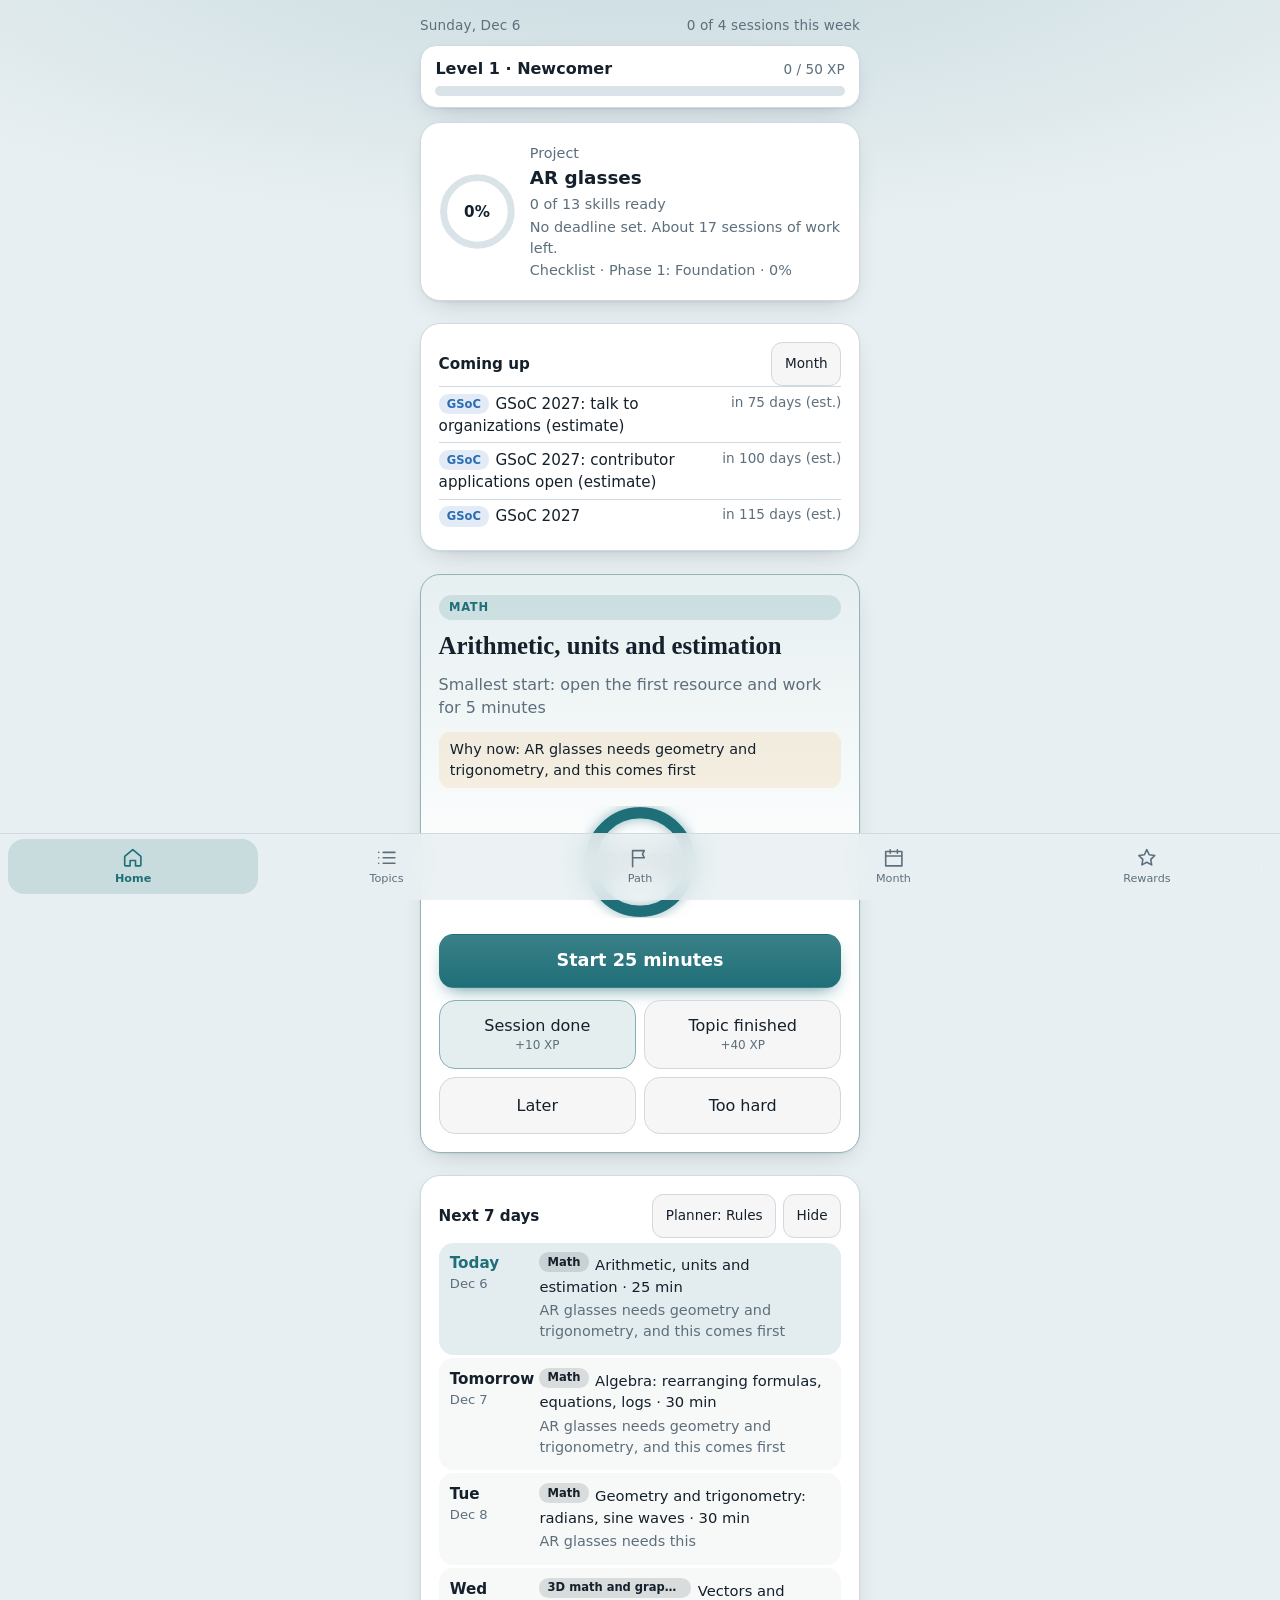
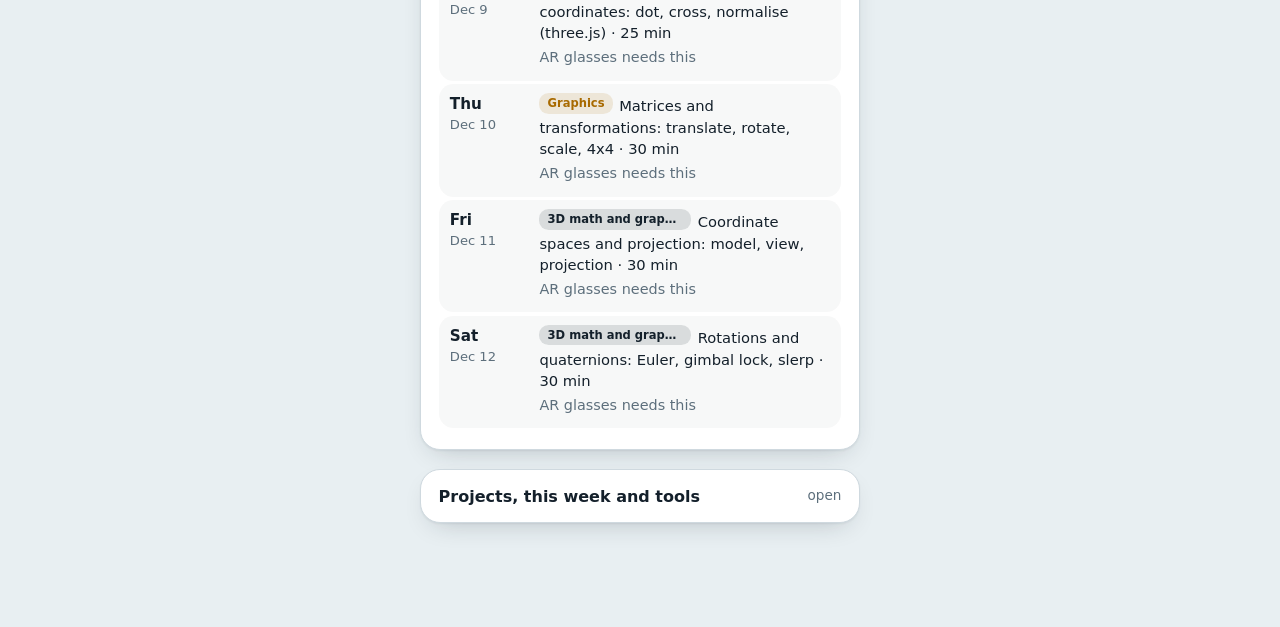
==== commit 42f5d4f2: "UI/UX update" ====
--- a/index.html
+++ b/index.html
@@ -166,6 +166,42 @@
 #v-calendar input,#v-calendar select,#v-calendar textarea{display:block;width:100%;font:inherit;color:var(--ink);background:transparent;border:1.5px solid var(--line);border-radius:.7rem;padding:.6rem .7rem;margin-top:.25rem}
 #v-calendar button.main{margin-top:.75rem}
 @media (prefers-reduced-motion:reduce){.ring .fg,.bar i,#toast{transition:none}}
+/* skin v3: colour, depth, tiles, icons */
+:root{--bg:#e8eff2;--card:#fff;--warm:#e0902f;--sh:0 1px 2px rgba(20,32,43,.06),0 10px 28px -14px rgba(20,32,43,.3)}
+@media (prefers-color-scheme:dark){:root:not([data-theme="light"]){--bg:#0d1620;--card:#16232e;--line:#2a3d4c;--warm:#f0b866;--sh:0 1px 2px rgba(0,0,0,.4),0 12px 30px -14px rgba(0,0,0,.75)}}
+body{background:radial-gradient(120% 55% at 50% -8%,color-mix(in srgb,var(--accent) 16%,transparent),transparent 62%) fixed,var(--bg)}
+.card,details.lad,.jour,.tk{background:var(--card);border:1px solid var(--line);border-radius:1.25rem;box-shadow:var(--sh)}
+.card{padding:1.1rem;margin:.7rem 0}
+.hud{background:var(--card);border:1px solid var(--line);border-radius:1rem;padding:.7rem .9rem;box-shadow:var(--sh)}
+.bar{height:.6rem}.bar i{background:linear-gradient(90deg,var(--accent),var(--warm))}
+.top{font-size:.85rem;letter-spacing:.01em}
+.goal{padding:1.1rem}
+.goal .gring .fg{filter:drop-shadow(0 0 4px color-mix(in srgb,var(--accent) 55%,transparent))}
+.goal h2{font-size:1.15rem}
+.nx{background:linear-gradient(180deg,color-mix(in srgb,var(--accent) 11%,var(--card)),var(--card) 55%);border-color:color-mix(in srgb,var(--accent) 35%,var(--line))}
+.track{display:inline-block;font-size:.72rem;letter-spacing:.06em;text-transform:uppercase;background:color-mix(in srgb,var(--accent) 14%,transparent);padding:.25rem .65rem;border-radius:999px;margin:0 0 .7rem}
+.nx h1{font-size:1.55rem}
+.nx .ring .fg{filter:drop-shadow(0 0 5px color-mix(in srgb,var(--accent) 50%,transparent))}
+.ring .t{font-size:2.2rem;letter-spacing:-.01em}
+.nx .why{background:color-mix(in srgb,var(--warm) 12%,transparent);border-radius:.7rem;padding:.45rem .7rem;color:var(--ink);margin:0 0 1.1rem}
+button{background:color-mix(in srgb,var(--ink) 4%,var(--card));border-color:var(--line)}
+button.main{background:linear-gradient(180deg,color-mix(in srgb,var(--accent) 88%,#fff),var(--accent));box-shadow:0 8px 18px -8px color-mix(in srgb,var(--accent) 80%,transparent);border-color:transparent}
+.mini.go{background:var(--accent)}
+#rst{margin-top:.5rem;width:100%;min-height:2.4rem;color:var(--mute)}
+.row button{border-radius:1rem;min-height:3.6rem}
+.row #ok{background:color-mix(in srgb,var(--accent) 12%,var(--card));border-color:color-mix(in srgb,var(--accent) 40%,var(--line))}
+.chip{background:color-mix(in srgb,currentColor 13%,transparent);border-color:transparent}
+.sd{border-top:0;margin:.2rem 0;padding:.6rem .7rem;border-radius:.9rem;background:color-mix(in srgb,var(--ink) 3%,transparent)}
+.sd.today{background:color-mix(in srgb,var(--accent) 12%,transparent)}
+.tp{border-top-color:color-mix(in srgb,var(--line) 70%,transparent)}
+details.lad summary{padding:.9rem 1.1rem}
+.bnav{background:color-mix(in srgb,var(--bg) 82%,transparent);backdrop-filter:blur(14px);-webkit-backdrop-filter:blur(14px);border-top:1px solid var(--line);padding:.35rem .5rem calc(.35rem + env(safe-area-inset-bottom,0px))}
+.bnav button{display:flex;flex-direction:column;align-items:center;justify-content:center;gap:.15rem;min-height:3.3rem;font-size:.7rem;background:transparent;border-color:transparent;border-radius:1rem}
+.bnav svg{width:1.35rem;height:1.35rem;fill:none;stroke:currentColor;stroke-width:1.8;stroke-linecap:round;stroke-linejoin:round}
+.bnav button[aria-selected="true"]{background:color-mix(in srgb,var(--accent) 16%,transparent);color:var(--accent);font-weight:650}
+@media (prefers-reduced-motion:no-preference){button{transition:transform .12s ease,background .2s}button:active{transform:scale(.97)}}
+@media (max-width:24rem){.bnav button{font-size:.66rem}}
+.sd{grid-template-columns:5rem 1fr}
 </style>
 </head>
 <body>
@@ -196,11 +232,11 @@
   <div id="v-rewards" role="tabpanel" hidden></div>
 </main>
 <nav class="bnav" role="tablist" aria-label="Views">
-  <button role="tab" data-v="home" aria-selected="true">Home</button>
-  <button role="tab" data-v="roadmap" aria-selected="false">Topics</button>
-  <button role="tab" data-v="path" aria-selected="false">Path</button>
-  <button role="tab" data-v="calendar" aria-selected="false">Month</button>
-  <button role="tab" data-v="rewards" aria-selected="false">Rewards</button>
+  <button role="tab" data-v="home" aria-selected="true"><svg viewBox="0 0 24 24" aria-hidden="true"><path d="M3 10.5 12 3l9 7.5V20a1 1 0 0 1-1 1h-5v-6H9v6H4a1 1 0 0 1-1-1z"/></svg><span>Home</span></button>
+  <button role="tab" data-v="roadmap" aria-selected="false"><svg viewBox="0 0 24 24" aria-hidden="true"><path d="M8 6h13M8 12h13M8 18h13M3 6h.01M3 12h.01M3 18h.01"/></svg><span>Topics</span></button>
+  <button role="tab" data-v="path" aria-selected="false"><svg viewBox="0 0 24 24" aria-hidden="true"><path d="M4 22V4M4 4h13l-2 4 2 4H4"/></svg><span>Path</span></button>
+  <button role="tab" data-v="calendar" aria-selected="false"><svg viewBox="0 0 24 24" aria-hidden="true"><path d="M3 5h18v16H3zM3 10h18M8 3v4M16 3v4"/></svg><span>Month</span></button>
+  <button role="tab" data-v="rewards" aria-selected="false"><svg viewBox="0 0 24 24" aria-hidden="true"><path d="M12 3l2.7 5.6 6.1.9-4.4 4.3 1 6.1L12 17l-5.4 2.9 1-6.1L3.2 9.5l6.1-.9z"/></svg><span>Rewards</span></button>
 </nav>
 <div id="toast" role="status" aria-live="polite"></div>
 <script>
@@ -210,7 +246,7 @@
 const TITLES=['Newcomer','Apprentice','Builder','Maker','Engineer','Architect','Master'];
 let D=null, P=null, S=load(), cur=null, timer=null, idx={}, msIdx={}, view='home', openL=new Set(), openS=null, toastT=null, trOf={};
 
-function blank(){return{done:{},later:{},last:{},log:[],pin:null,badges:{},lvl:1,ms:{},projects:[],focus:null,events:[],evDate:{},planner:'rules',hideStrip:false,goal:null}}
+function blank(){return{done:{},later:{},last:{},log:[],pin:null,badges:{},lvl:1,ms:{},projects:[],focus:null,events:[],evDate:{},planner:'rules',hideStrip:false,goal:null,tm:null}}
 function load(){try{return Object.assign(blank(),JSON.parse(localStorage.getItem(KEY)||'{}'))}catch(e){return blank()}}
 function save(){try{localStorage.setItem(KEY,JSON.stringify(S))}catch(e){}}
 const $=id=>document.getElementById(id);
@@ -349,26 +385,28 @@
   $('xpb').style.width=Math.round(st.frac*100)+'%';
 }
 function render(){
+  if(!D)return;
   const f=$('focus');f.textContent='';
   cur=pickToday();
   if(!cur){f.innerHTML='<p class="msg">Nothing is ready. Everything is done or snoozed. Add skills in skills.json.</p>'}
   else{
-    const {n,lad}=cur, mins=n.min||25;
+    const n=cur.n, lad=cur.lad||n.lad||{id:'misc',name:'Next step'}, mins=n.min||25;
     f.innerHTML=`<p class="track"></p><h1></h1><p class="hint"></p><p class="why"></p>
     <div class="ring"><svg viewBox="0 0 100 100"><circle class="bg" cx="50" cy="50" r="44"/><circle class="fg" id="fg" cx="50" cy="50" r="44" stroke-dasharray="276.46" stroke-dashoffset="0"/></svg><div class="t" id="clock"></div></div>
     <button class="main" id="go">Start ${mins} minutes</button>
+    <button class="mini" id="rst" hidden>Start over</button>
     <div class="row"><button id="ok">Session done<small>+${XP.session} XP</small></button><button id="fin">Topic finished<small>+${XP.topic} XP</small></button><button id="later">Later</button><button id="hard">Too hard</button></div>`;
     f.querySelector('.track').textContent=lad.name+(n.pt?' · project task':lad.sample?' (sample tasks)':'');
     f.querySelector('h1').textContent=n.t;
     f.querySelector('.hint').textContent='Smallest start: '+(n.tiny||'open the first resource and work for 5 minutes');
     f.querySelector('.why').textContent='Why now: '+cur.why;
-    setClock(mins*60,mins*60);
+    timerUI(n.id,mins*60);
     if(n.pt)$('fin').firstChild.textContent='Task finished';
-    $('go').onclick=()=>startTimer(mins*60);
+    $('go').onclick=()=>timerGo(n.id,mins*60);
     $('ok').onclick=()=>finish('session');
     $('fin').onclick=()=>finish('topic');
-    $('later').onclick=()=>{S.later[n.id]=Date.now()+DAY;if(S.pin===n.id)S.pin=null;save();stop();render()};
-    $('hard').onclick=()=>{stop();$('go').textContent='Start 5 minutes';$('go').onclick=()=>startTimer(300);setClock(300,300);
+    $('later').onclick=()=>{S.later[n.id]=Date.now()+DAY;if(S.pin===n.id)S.pin=null;S.tm=null;save();stop();render()};
+    $('hard').onclick=()=>{stop();S.tm=null;save();$('go').textContent='Start 5 minutes';$('go').onclick=()=>timerGo(n.id,300);setClock(300,300);$('rst').hidden=true;
       $('ok').textContent='Tiny step done · +'+XP.tiny+' XP';$('ok').onclick=()=>finish('tiny');$('fin').style.display='none'};
   }
   const pj=$('proj');pj.textContent='';
@@ -536,7 +574,7 @@
 let pf=null;
 function needsOf(p){const out=(p.needs||[]).filter(x=>idx[x]);for(const lid of p.ladders||[]){const l=D.ladders.find(x=>x.id===lid);if(l)for(const n of l.nodes)if(!out.includes(n.id))out.push(n.id)}return out}
 function projProg(p){const own=!p.file,tasks=own?(p.tasks||[]):[],nd=needsOf(p),d=tasks.filter(t=>isDone('pt:'+p.id+':'+t.id)).length+nd.filter(isDone).length;return{d,tot:tasks.length+nd.length,unit:tasks.length&&nd.length?'items done':tasks.length?'tasks done':'skills ready'}}
-function allProjects(){return D.projects.map(p=>Object.assign({status:'active'},p,{file:true})).concat(S.projects)}
+function allProjects(){return (D?D.projects:[]).map(p=>Object.assign({status:'active'},p,{file:true})).concat(S.projects)}
 function focusP(){return allProjects().find(p=>p.id===S.focus&&p.status!=='paused')||null}
 function daysTo(d){if(!d)return null;const t=new Date();t.setHours(0,0,0,0);return Math.round((new Date(d+'T00:00:00')-t)/DAY)}
 function ptNodes(p){return(p.tasks||[]).map(t=>{const id='pt:'+p.id+':'+t.id,n=PT[id]=PT[id]||{};return Object.assign(n,{id,t:t.t,min:t.min||25,needs:[],pt:p.id,tiny:'Open the project and work on this for 5 minutes',lad:{id:'proj',name:p.name,floor:0,nodes:[]}})})}
@@ -770,7 +808,7 @@
       if(i>0){S.pin=null;S.later={}}
       const r=on.length?(pick({maxMin:30})||pick()):pick();
       out.push({date:ds,taskId:r?r.n.id:null,why:r?r.why+(on.length?(r.why?'; ':'')+'light day: '+on[0].name+' at '+on[0].time:''):'',light:on.length>0});
-      if(r){S.done[r.n.id]=Date.now();S.last[r.lad.id]=Date.now()}
+      if(r){S.done[r.n.id]=Date.now();const lq=r.lad||r.n.lad;if(lq)S.last[lq.id]=Date.now()}
     }
   }finally{S.done=sd;S.pin=sp;S.last=sl;S.later=sa}
   return out;
@@ -848,7 +886,7 @@
     row.append(dl,b);s.append(row);
   }
 }
-function renderAll(){renderHud();render();renderProjects();renderCalendar();renderPath();renderRoadmap();renderRewards()}
+function renderAll(){if(!D)return;renderHud();render();renderProjects();renderCalendar();renderPath();renderRoadmap();renderRewards()}
 function setView(v){
   if(v==='today')v='home';
   view=v;
@@ -860,20 +898,36 @@
   const m=Math.floor(left/60),s=left%60,c=$('clock');if(c)c.textContent=m+':'+String(s).padStart(2,'0');
   const fg=$('fg');if(fg)fg.style.strokeDashoffset=String(276.46*(1-left/total));
 }
-function startTimer(total){
-  stop();let left=total;
-  $('go').textContent='Stop timer';$('go').onclick=()=>{stop();render()};
-  timer=setInterval(()=>{left--;setClock(left,total);
-    if(left<=0){stop();try{navigator.vibrate&&navigator.vibrate([200,100,200])}catch(e){}
-      $('go').textContent='Time is up. Log it below.';$('go').onclick=null}},1000);
-}
+function tmLeft(){const t=S.tm;return !t?0:t.end?Math.max(0,Math.ceil((t.end-Date.now())/1000)):t.left}
+function tmMin(l){return Math.floor(l/60)+':'+String(l%60).padStart(2,'0')}
+function timerUI(id,total){
+  const t=S.tm&&S.tm.id===id?S.tm:null;if(!t){S.tm=null;setClock(total,total);return}
+  const l=tmLeft();setClock(l,t.total);$('rst').hidden=false;
+  if(l<=0){S.tm.end=null;S.tm.left=0;$('go').textContent='Time is up. Log it below.';$('go').onclick=null;return}
+  if(t.end)runTick();else $('go').textContent='Resume ('+tmMin(l)+' left)';
+}
+function timerGo(id,total){
+  const t=S.tm&&S.tm.id===id?S.tm:null;
+  if(t&&t.end){const l=tmLeft();stop();S.tm={id,total:t.total,left:l,end:null};save();$('go').textContent='Resume ('+tmMin(l)+' left)';setClock(l,t.total);return}
+  const left=t&&t.left>0?t.left:total,tt=t&&t.left>0?t.total:total;
+  S.tm={id,total:tt,left,end:Date.now()+left*1000};save();$('rst').hidden=false;runTick();
+}
+function runTick(){
+  stop();const t=S.tm;$('go').textContent='Pause';$('go').onclick=()=>timerGo(t.id,t.total);
+  $('rst').onclick=()=>{stop();S.tm=null;save();render()};
+  const tick=()=>{const l=tmLeft();setClock(l,S.tm.total);
+    if(l<=0){stop();S.tm.end=null;S.tm.left=0;save();try{navigator.vibrate&&navigator.vibrate([200,100,200])}catch(e){}$('go').textContent='Time is up. Log it below.';$('go').onclick=null}};
+  tick();if(S.tm&&S.tm.end)timer=setInterval(tick,500);
+}
+document.addEventListener('visibilitychange',()=>{if(!document.hidden&&S.tm&&S.tm.end&&$('go'))runTick()});
+function startTimer(total){timerGo(cur.n.id,total)}
 function stop(){if(timer){clearInterval(timer);timer=null}}
 function finish(kind){
-  const {n,lad}=cur,ts=Date.now();
+  const n=cur.n,lad=cur.lad||n.lad||{id:'misc',name:'Next step'},ts=Date.now();
   S.log.push({id:n.id,lad:lad.id,title:n.t,ts,k:kind});
   S.last[lad.id]=ts;
   if(kind==='topic'){S.done[n.id]=ts;if(S.pin===n.id)S.pin=null}
-  save();stop();
+  S.tm=null;save();stop();
   const gain=kind==='topic'?XP.topic:kind==='tiny'?XP.tiny:XP.session;
   const before=Object.keys(S.badges).length,lv0=S.lvl;
   check(false);
